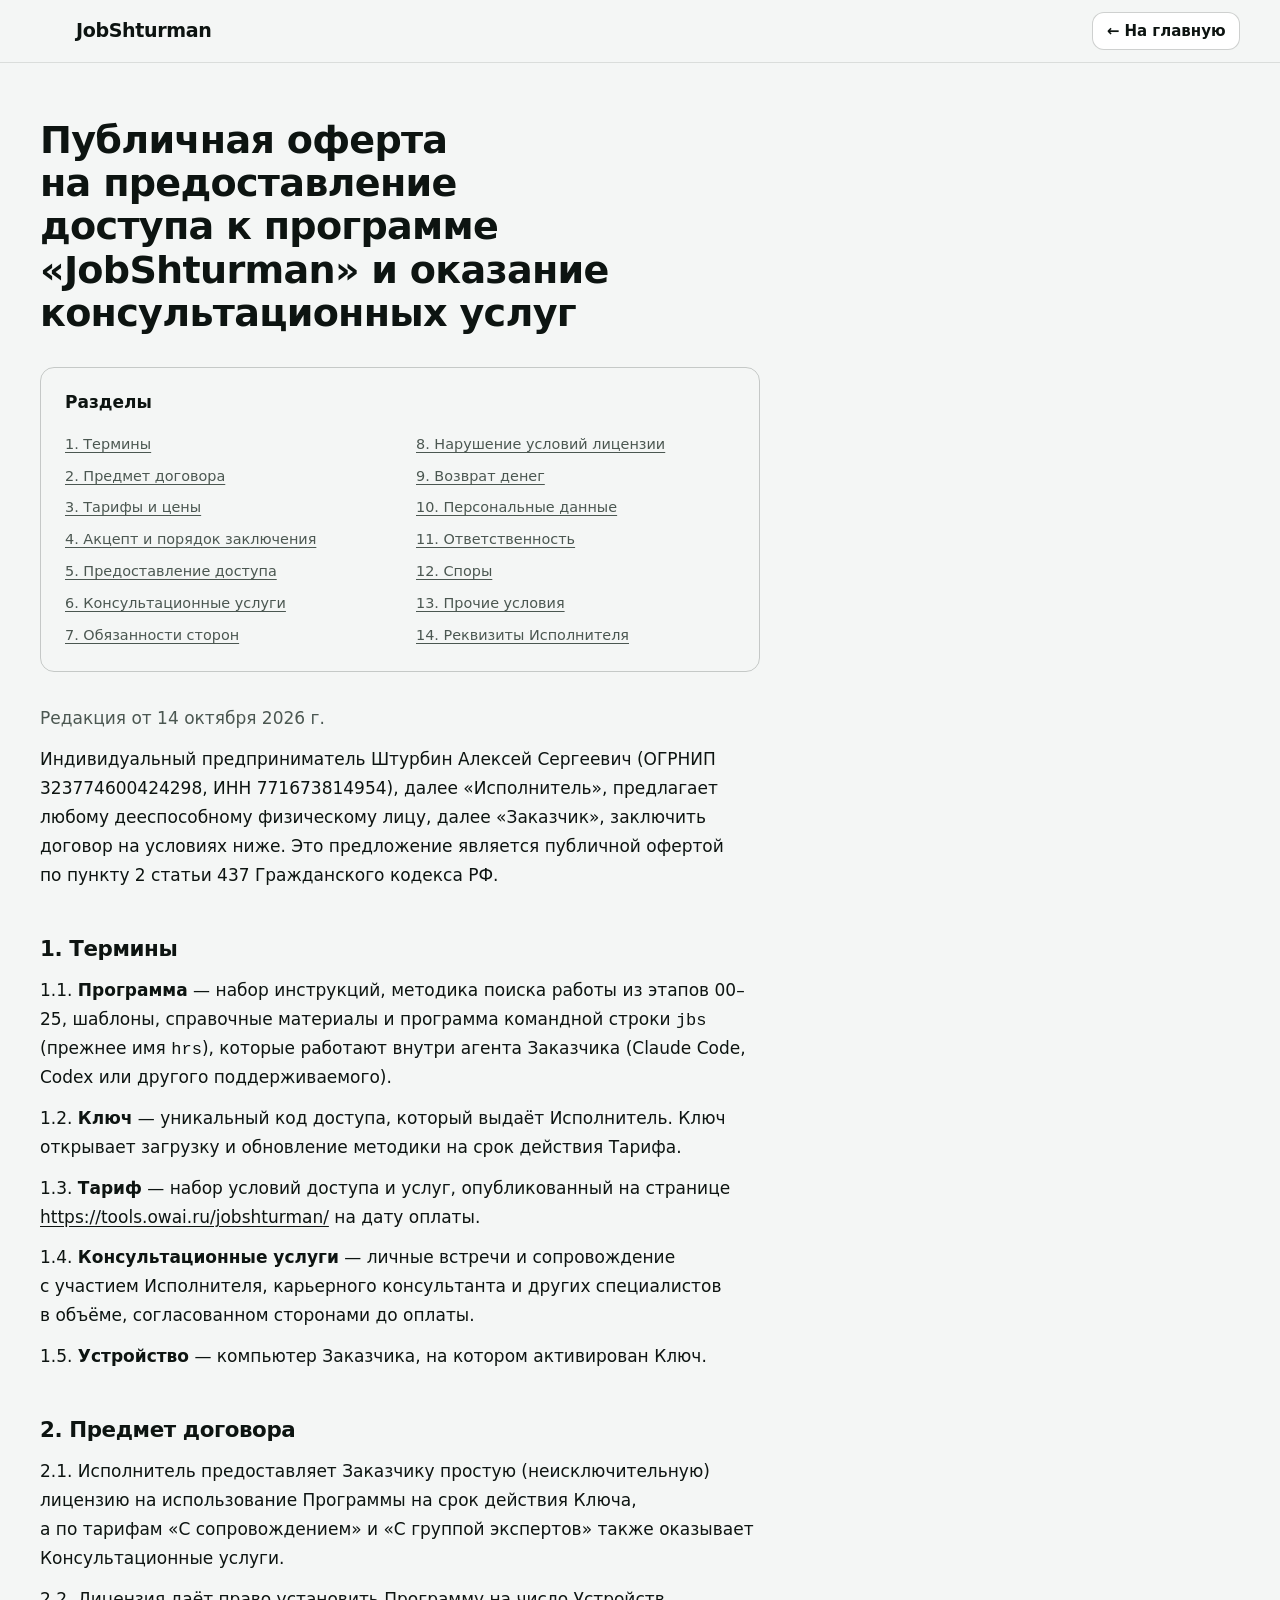
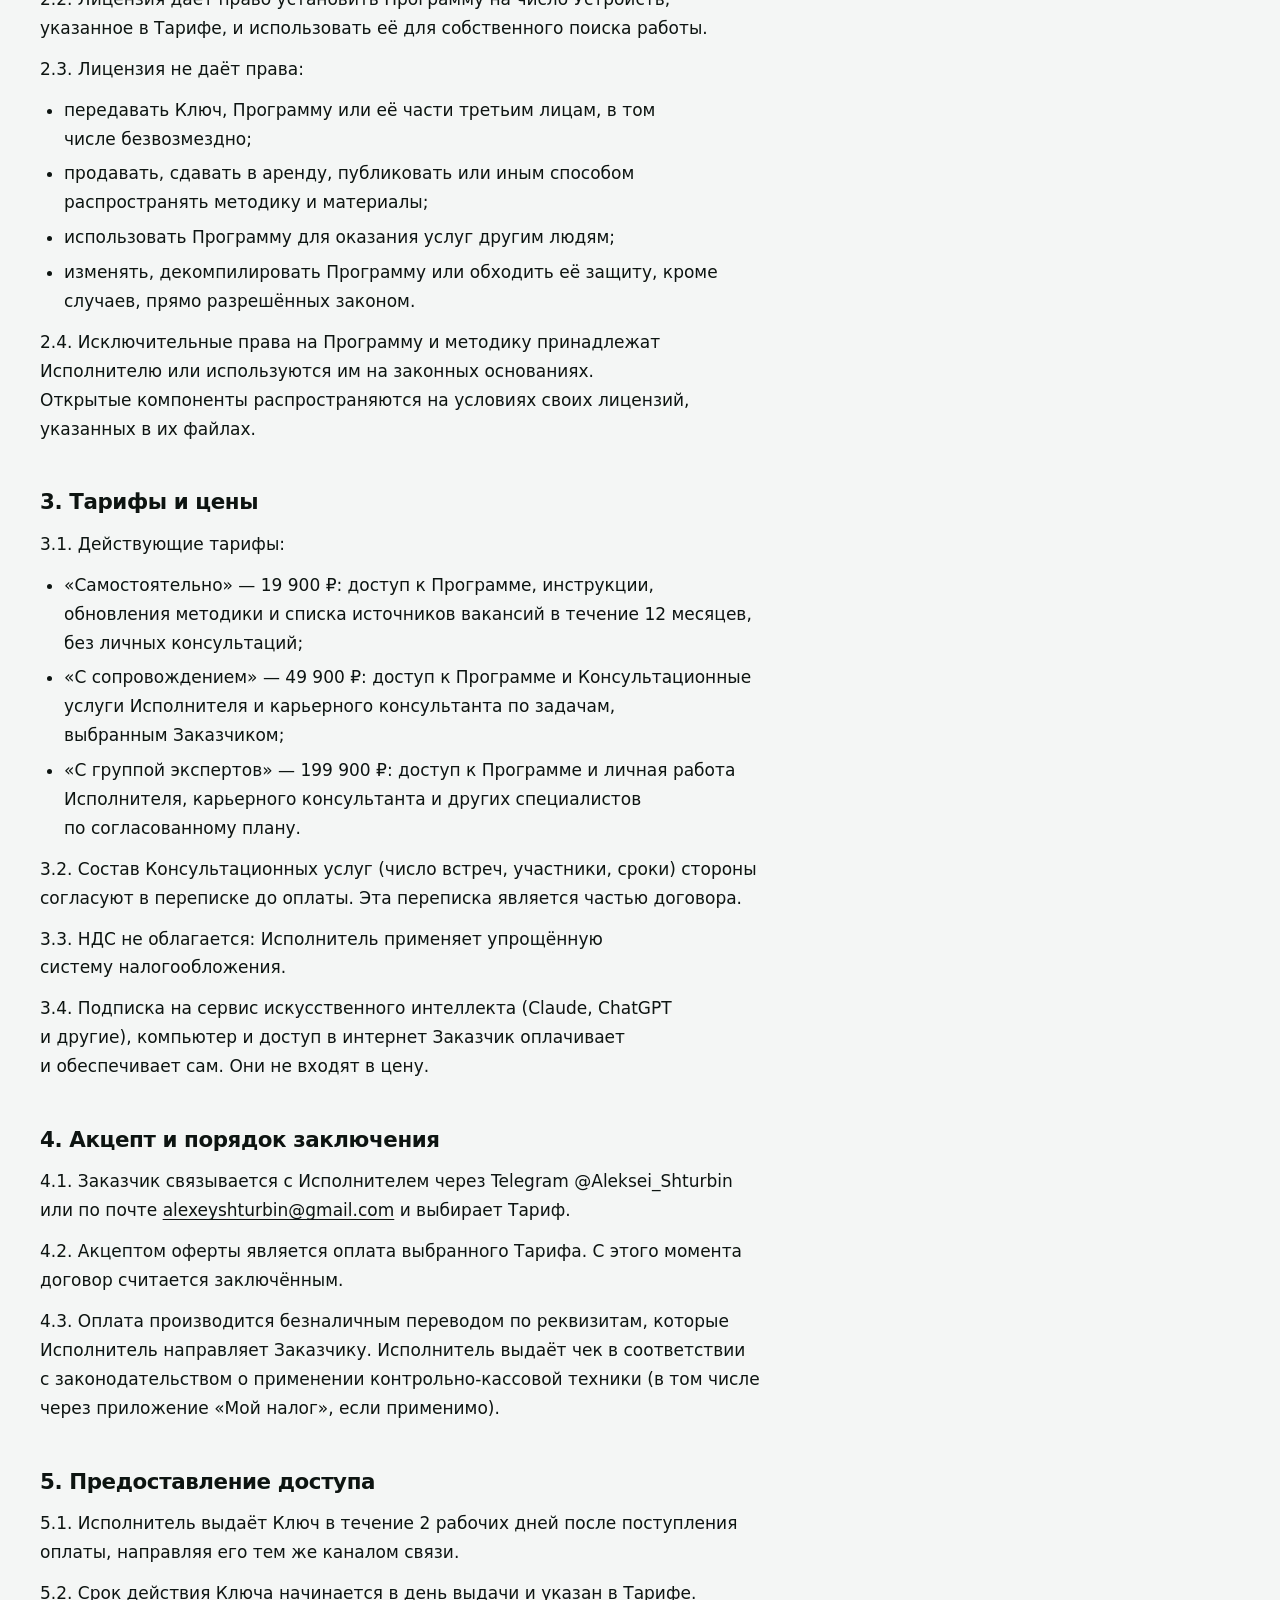
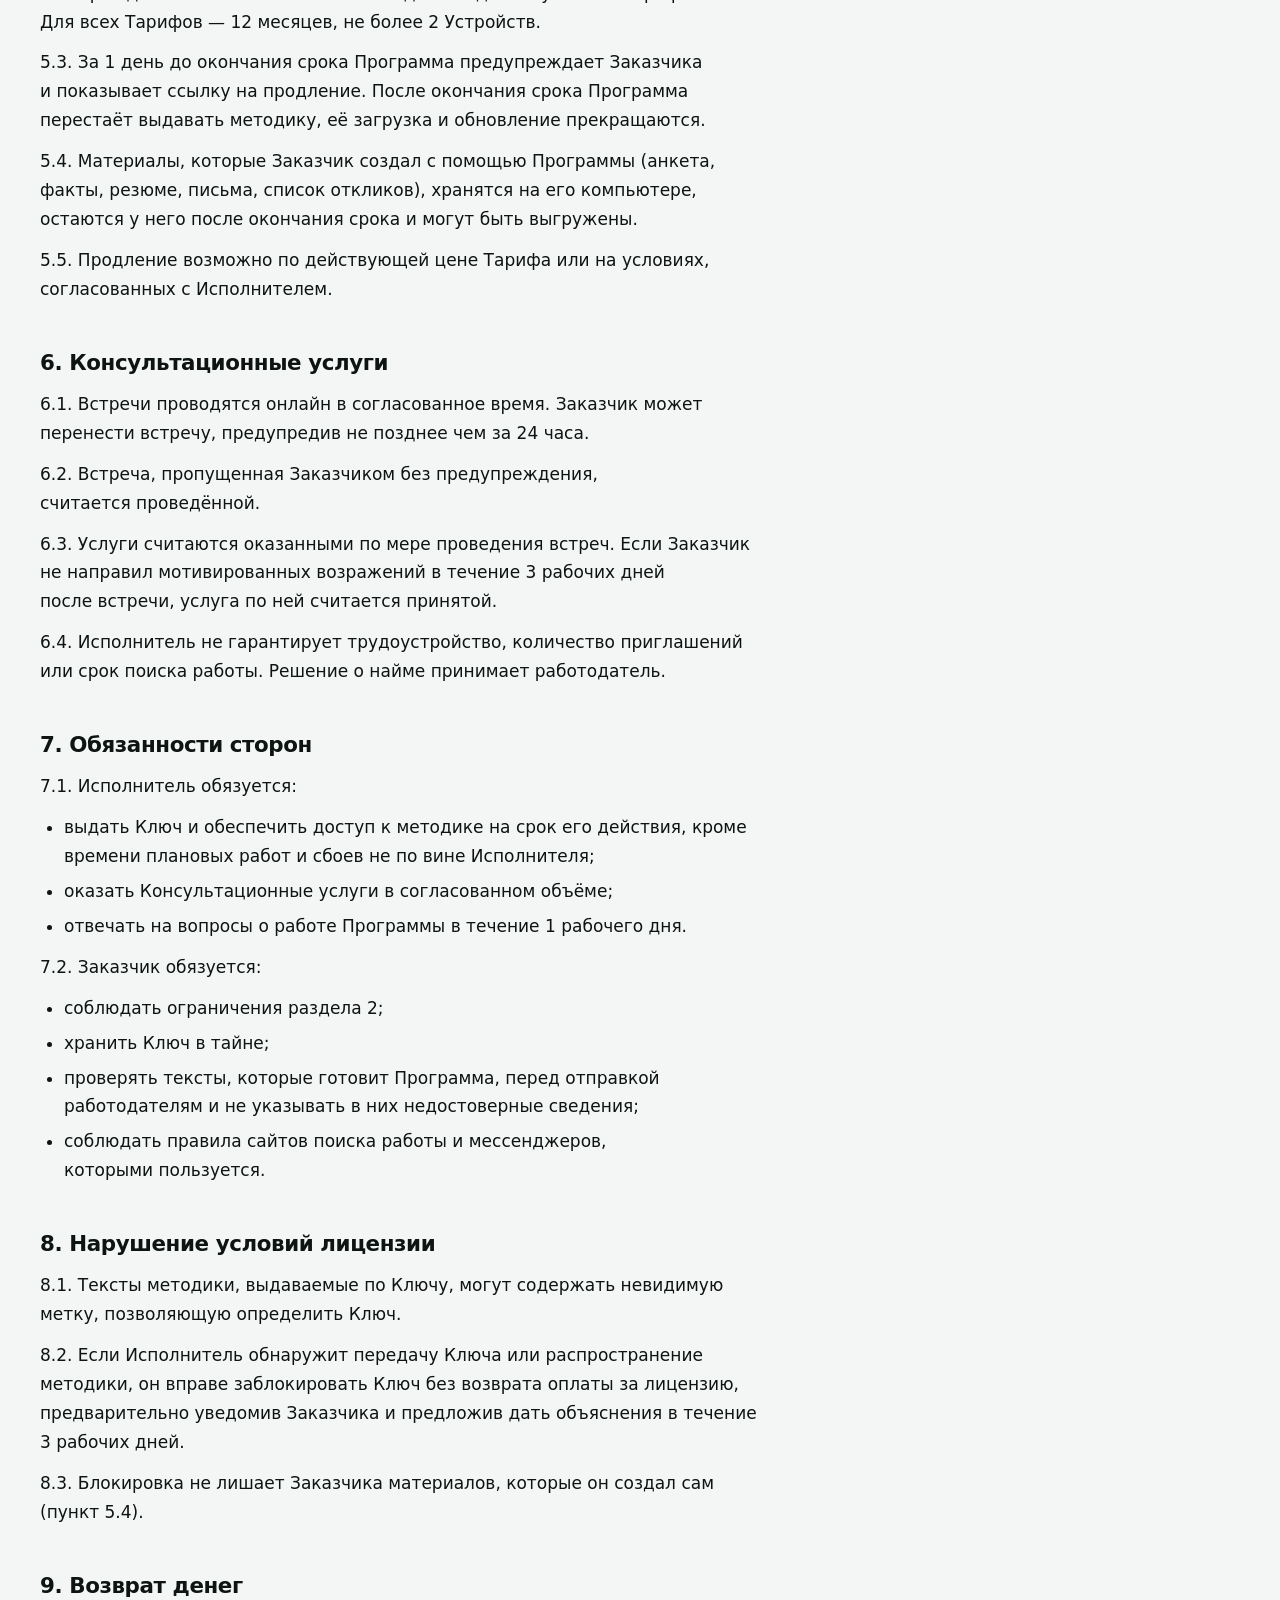
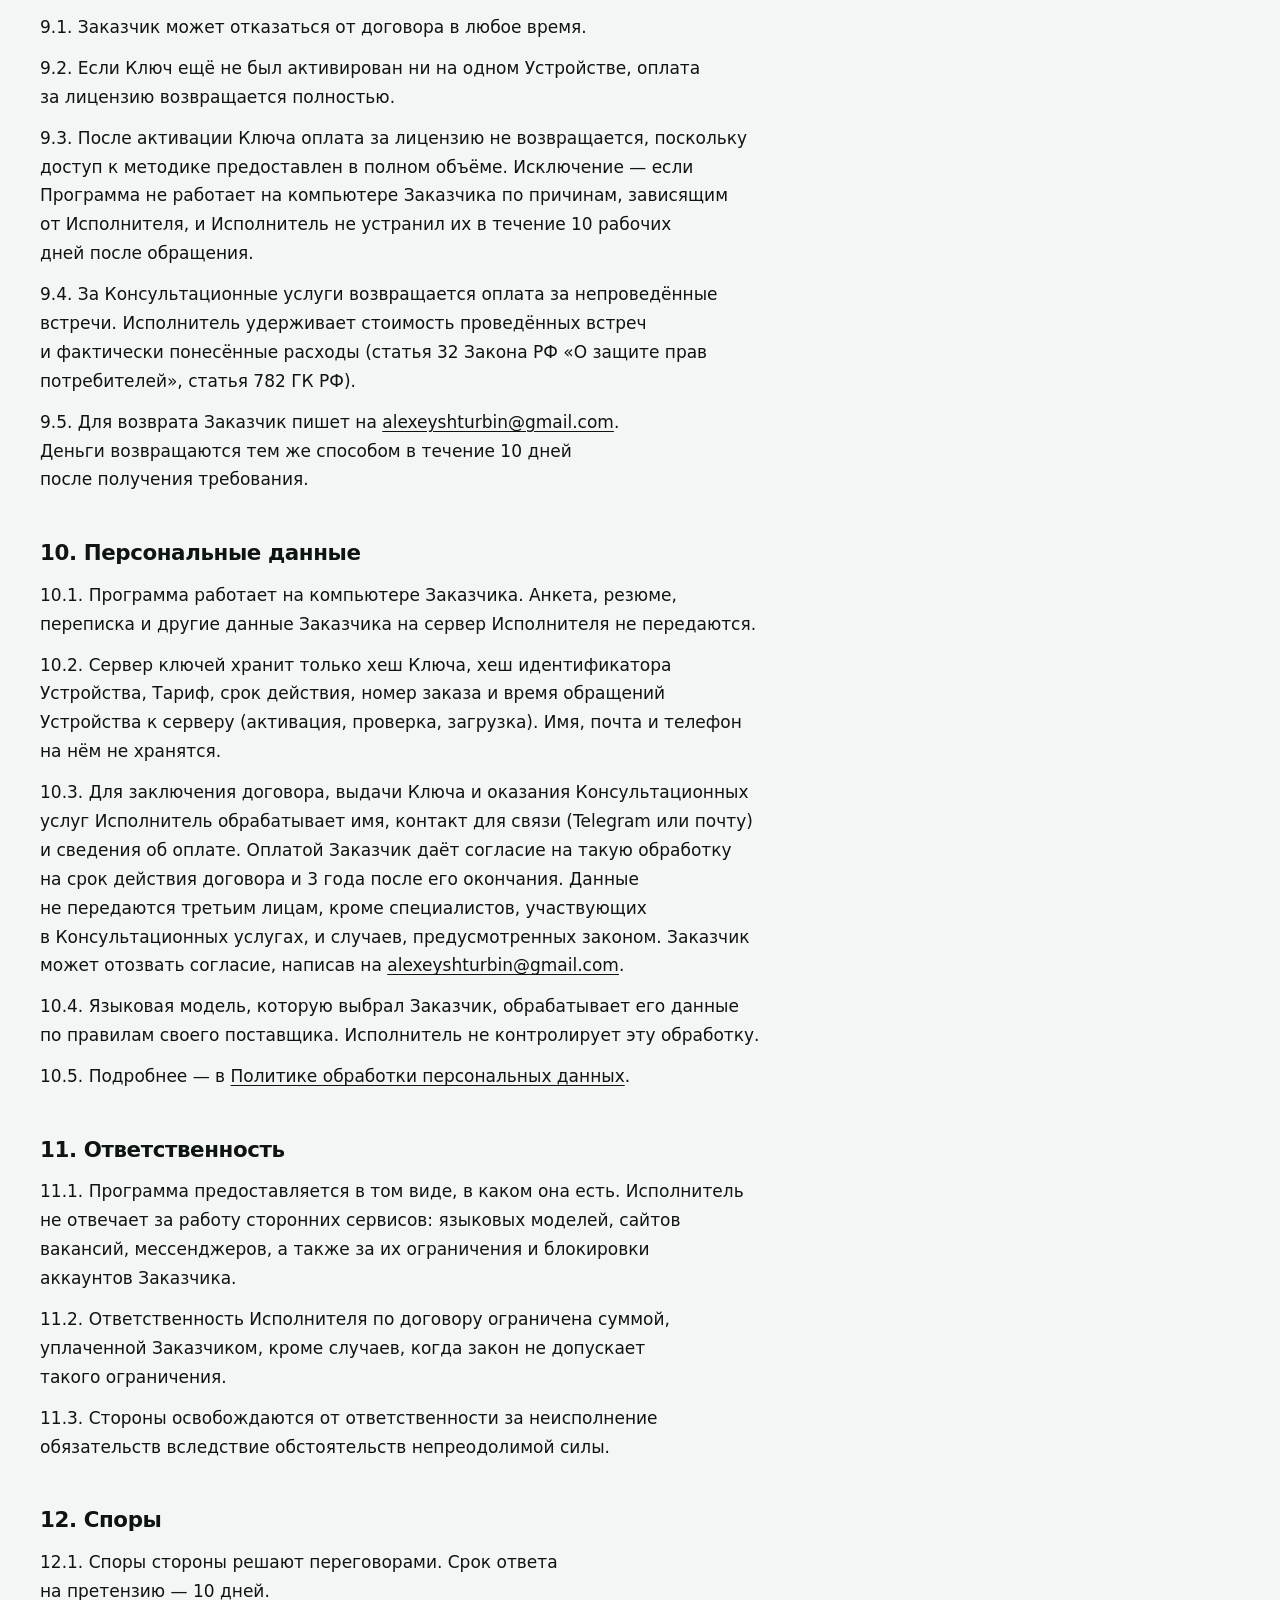
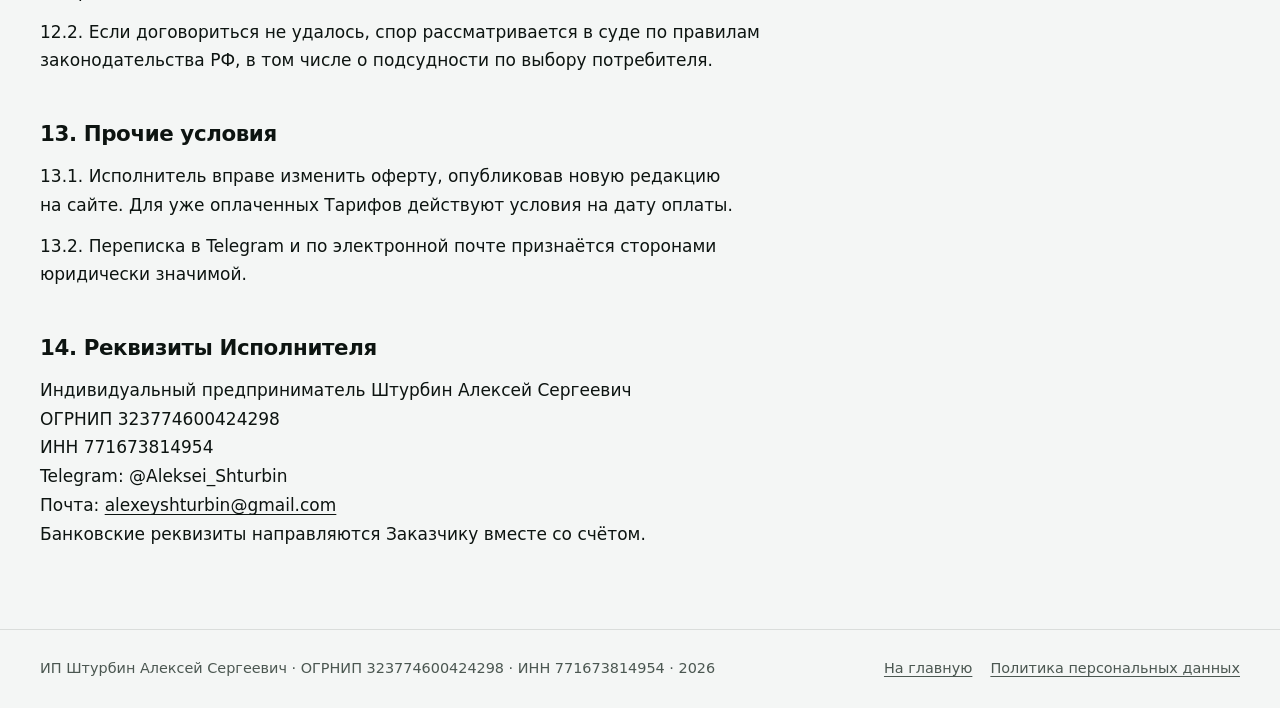
==== landing/oferta/index.html @ 8aa9968f "Рантайм JobShturman: снимок кода (исходник 9ed5ebf) Открытый код: установщик, jbs/hrs, сборщик, лока" ====
<!doctype html>
<html lang="ru">
  <head>
    <meta charset="utf-8">
    <meta name="viewport" content="width=device-width, initial-scale=1">
    <meta name="color-scheme" content="light dark">
    <title>Публичная оферта — JobShturman</title>
    <meta name="description" content="Публичная оферта ИП Штурбина А. С. на предоставление доступа к программе «JobShturman» и оказание консультационных услуг.">
    <link rel="canonical" href="https://tools.owai.ru/jobshturman/oferta/">
    <meta property="og:type" content="website">
    <meta property="og:locale" content="ru_RU">
    <meta property="og:site_name" content="JobShturman">
    <meta property="og:title" content="Публичная оферта — JobShturman">
    <meta property="og:description" content="Публичная оферта ИП Штурбина А. С. на предоставление доступа к программе «JobShturman» и оказание консультационных услуг.">
    <meta property="og:url" content="https://tools.owai.ru/jobshturman/oferta/">
    <meta property="og:image" content="https://tools.owai.ru/jobshturman/og.png">
    <meta property="og:image:width" content="1200">
    <meta property="og:image:height" content="630">
    <meta property="og:image:alt" content="JobShturman: откликов в разы больше, а рутину берёт агент">
    <meta name="twitter:card" content="summary_large_image">
    <meta name="twitter:image" content="https://tools.owai.ru/jobshturman/og.png">
    <link rel="stylesheet" href="../tokens.css">
    <link rel="stylesheet" href="../styles.css">
    <link rel="icon" href="../favicon.svg" type="image/svg+xml">
  </head>
  <body>
    <a class="skip-link" href="#main">Перейти к тексту</a>
    <header class="site-header">
      <a class="wordmark" href="../"><span class="wordmark-mark" aria-hidden="true"></span>JobShturman</a>
      <a class="button small" href="../">← На главную</a>
    </header>
    <main id="main" tabindex="-1" class="doc">
      <article class="doc-body">
        <h1>Публичная оферта на предоставление доступа к программе «JobShturman» и оказание консультационных услуг</h1>
        <nav class="doc-toc" aria-label="Разделы оферты">
          <p>Разделы</p>
          <ol>
            <li><a href="#s1">1. Термины</a></li>
            <li><a href="#s2">2. Предмет договора</a></li>
            <li><a href="#s3">3. Тарифы и цены</a></li>
            <li><a href="#s4">4. Акцепт и порядок заключения</a></li>
            <li><a href="#s5">5. Предоставление доступа</a></li>
            <li><a href="#s6">6. Консультационные услуги</a></li>
            <li><a href="#s7">7. Обязанности сторон</a></li>
            <li><a href="#s8">8. Нарушение условий лицензии</a></li>
            <li><a href="#s9">9. Возврат денег</a></li>
            <li><a href="#s10">10. Персональные данные</a></li>
            <li><a href="#s11">11. Ответственность</a></li>
            <li><a href="#s12">12. Споры</a></li>
            <li><a href="#s13">13. Прочие условия</a></li>
            <li><a href="#s14">14. Реквизиты Исполнителя</a></li>
          </ol>
        </nav>
        <p class="edition">Редакция от 14 октября 2026 г.</p>
        <p>Индивидуальный предприниматель Штурбин Алексей Сергеевич (ОГРНИП 323774600424298, ИНН 771673814954), далее «Исполнитель», предлагает любому дееспособному физическому лицу, далее «Заказчик», заключить договор на условиях ниже. Это предложение является публичной офертой по пункту 2 статьи 437 Гражданского кодекса РФ.</p>
        <h2 id="s1">1. Термины</h2>
        <p>1.1. <strong>Программа</strong> — набор инструкций, методика поиска работы из этапов 00–25, шаблоны, справочные материалы и программа командной строки <code>jbs</code> (прежнее имя <code>hrs</code>), которые работают внутри агента Заказчика (Claude Code, Codex или другого поддерживаемого).</p>
        <p>1.2. <strong>Ключ</strong> — уникальный код доступа, который выдаёт Исполнитель. Ключ открывает загрузку и обновление методики на срок действия Тарифа.</p>
        <p>1.3. <strong>Тариф</strong> — набор условий доступа и услуг, опубликованный на странице <a href="https://tools.owai.ru/jobshturman/">https://tools.owai.ru/jobshturman/</a> на дату оплаты.</p>
        <p>1.4. <strong>Консультационные услуги</strong> — личные встречи и сопровождение с участием Исполнителя, карьерного консультанта и других специалистов в объёме, согласованном сторонами до оплаты.</p>
        <p>1.5. <strong>Устройство</strong> — компьютер Заказчика, на котором активирован Ключ.</p>
        <h2 id="s2">2. Предмет договора</h2>
        <p>2.1. Исполнитель предоставляет Заказчику простую (неисключительную) лицензию на использование Программы на срок действия Ключа, а по тарифам «С сопровождением» и «С группой экспертов» также оказывает Консультационные услуги.</p>
        <p>2.2. Лицензия даёт право установить Программу на число Устройств, указанное в Тарифе, и использовать её для собственного поиска работы.</p>
        <p>2.3. Лицензия не даёт права:</p>
        <ul>
<li>передавать Ключ, Программу или её части третьим лицам, в том числе безвозмездно;</li>
<li>продавать, сдавать в аренду, публиковать или иным способом распространять методику и материалы;</li>
<li>использовать Программу для оказания услуг другим людям;</li>
<li>изменять, декомпилировать Программу или обходить её защиту, кроме случаев, прямо разрешённых законом.</li>
</ul>
        <p>2.4. Исключительные права на Программу и методику принадлежат Исполнителю или используются им на законных основаниях. Открытые компоненты распространяются на условиях своих лицензий, указанных в их файлах.</p>
        <h2 id="s3">3. Тарифы и цены</h2>
        <p>3.1. Действующие тарифы:</p>
        <ul>
<li>«Самостоятельно» — 19 900 ₽: доступ к Программе, инструкции, обновления методики и списка источников вакансий в течение 12 месяцев, без личных консультаций;</li>
<li>«С сопровождением» — 49 900 ₽: доступ к Программе и Консультационные услуги Исполнителя и карьерного консультанта по задачам, выбранным Заказчиком;</li>
<li>«С группой экспертов» — 199 900 ₽: доступ к Программе и личная работа Исполнителя, карьерного консультанта и других специалистов по согласованному плану.</li>
</ul>
        <p>3.2. Состав Консультационных услуг (число встреч, участники, сроки) стороны согласуют в переписке до оплаты. Эта переписка является частью договора.</p>
        <p>3.3. НДС не облагается: Исполнитель применяет упрощённую систему налогообложения.</p>
        <p>3.4. Подписка на сервис искусственного интеллекта (Claude, ChatGPT и другие), компьютер и доступ в интернет Заказчик оплачивает и обеспечивает сам. Они не входят в цену.</p>
        <h2 id="s4">4. Акцепт и порядок заключения</h2>
        <p>4.1. Заказчик связывается с Исполнителем через Telegram @Aleksei_Shturbin или по почте <a href="mailto:alexeyshturbin@gmail.com">alexeyshturbin@gmail.com</a> и выбирает Тариф.</p>
        <p>4.2. Акцептом оферты является оплата выбранного Тарифа. С этого момента договор считается заключённым.</p>
        <p>4.3. Оплата производится безналичным переводом по реквизитам, которые Исполнитель направляет Заказчику. Исполнитель выдаёт чек в соответствии с законодательством о применении контрольно-кассовой техники (в том числе через приложение «Мой налог», если применимо).</p>
        <h2 id="s5">5. Предоставление доступа</h2>
        <p>5.1. Исполнитель выдаёт Ключ в течение 2 рабочих дней после поступления оплаты, направляя его тем же каналом связи.</p>
        <p>5.2. Срок действия Ключа начинается в день выдачи и указан в Тарифе. Для всех Тарифов — 12 месяцев, не более 2 Устройств.</p>
        <p>5.3. За 1 день до окончания срока Программа предупреждает Заказчика и показывает ссылку на продление. После окончания срока Программа перестаёт выдавать методику, её загрузка и обновление прекращаются.</p>
        <p>5.4. Материалы, которые Заказчик создал с помощью Программы (анкета, факты, резюме, письма, список откликов), хранятся на его компьютере, остаются у него после окончания срока и могут быть выгружены.</p>
        <p>5.5. Продление возможно по действующей цене Тарифа или на условиях, согласованных с Исполнителем.</p>
        <h2 id="s6">6. Консультационные услуги</h2>
        <p>6.1. Встречи проводятся онлайн в согласованное время. Заказчик может перенести встречу, предупредив не позднее чем за 24 часа.</p>
        <p>6.2. Встреча, пропущенная Заказчиком без предупреждения, считается проведённой.</p>
        <p>6.3. Услуги считаются оказанными по мере проведения встреч. Если Заказчик не направил мотивированных возражений в течение 3 рабочих дней после встречи, услуга по ней считается принятой.</p>
        <p>6.4. Исполнитель не гарантирует трудоустройство, количество приглашений или срок поиска работы. Решение о найме принимает работодатель.</p>
        <h2 id="s7">7. Обязанности сторон</h2>
        <p>7.1. Исполнитель обязуется:</p>
        <ul>
<li>выдать Ключ и обеспечить доступ к методике на срок его действия, кроме времени плановых работ и сбоев не по вине Исполнителя;</li>
<li>оказать Консультационные услуги в согласованном объёме;</li>
<li>отвечать на вопросы о работе Программы в течение 1 рабочего дня.</li>
</ul>
        <p>7.2. Заказчик обязуется:</p>
        <ul>
<li>соблюдать ограничения раздела 2;</li>
<li>хранить Ключ в тайне;</li>
<li>проверять тексты, которые готовит Программа, перед отправкой работодателям и не указывать в них недостоверные сведения;</li>
<li>соблюдать правила сайтов поиска работы и мессенджеров, которыми пользуется.</li>
</ul>
        <h2 id="s8">8. Нарушение условий лицензии</h2>
        <p>8.1. Тексты методики, выдаваемые по Ключу, могут содержать невидимую метку, позволяющую определить Ключ.</p>
        <p>8.2. Если Исполнитель обнаружит передачу Ключа или распространение методики, он вправе заблокировать Ключ без возврата оплаты за лицензию, предварительно уведомив Заказчика и предложив дать объяснения в течение 3 рабочих дней.</p>
        <p>8.3. Блокировка не лишает Заказчика материалов, которые он создал сам (пункт 5.4).</p>
        <h2 id="s9">9. Возврат денег</h2>
        <p>9.1. Заказчик может отказаться от договора в любое время.</p>
        <p>9.2. Если Ключ ещё не был активирован ни на одном Устройстве, оплата за лицензию возвращается полностью.</p>
        <p>9.3. После активации Ключа оплата за лицензию не возвращается, поскольку доступ к методике предоставлен в полном объёме. Исключение — если Программа не работает на компьютере Заказчика по причинам, зависящим от Исполнителя, и Исполнитель не устранил их в течение 10 рабочих дней после обращения.</p>
        <p>9.4. За Консультационные услуги возвращается оплата за непроведённые встречи. Исполнитель удерживает стоимость проведённых встреч и фактически понесённые расходы (статья 32 Закона РФ «О защите прав потребителей», статья 782 ГК РФ).</p>
        <p>9.5. Для возврата Заказчик пишет на <a href="mailto:alexeyshturbin@gmail.com">alexeyshturbin@gmail.com</a>. Деньги возвращаются тем же способом в течение 10 дней после получения требования.</p>
        <h2 id="s10">10. Персональные данные</h2>
        <p>10.1. Программа работает на компьютере Заказчика. Анкета, резюме, переписка и другие данные Заказчика на сервер Исполнителя не передаются.</p>
        <p>10.2. Сервер ключей хранит только хеш Ключа, хеш идентификатора Устройства, Тариф, срок действия, номер заказа и время обращений Устройства к серверу (активация, проверка, загрузка). Имя, почта и телефон на нём не хранятся.</p>
        <p>10.3. Для заключения договора, выдачи Ключа и оказания Консультационных услуг Исполнитель обрабатывает имя, контакт для связи (Telegram или почту) и сведения об оплате. Оплатой Заказчик даёт согласие на такую обработку на срок действия договора и 3 года после его окончания. Данные не передаются третьим лицам, кроме специалистов, участвующих в Консультационных услугах, и случаев, предусмотренных законом. Заказчик может отозвать согласие, написав на <a href="mailto:alexeyshturbin@gmail.com">alexeyshturbin@gmail.com</a>.</p>
        <p>10.4. Языковая модель, которую выбрал Заказчик, обрабатывает его данные по правилам своего поставщика. Исполнитель не контролирует эту обработку.</p>
        <p>10.5. Подробнее — в <a href="../privacy/">Политике обработки персональных данных</a>.</p>
        <h2 id="s11">11. Ответственность</h2>
        <p>11.1. Программа предоставляется в том виде, в каком она есть. Исполнитель не отвечает за работу сторонних сервисов: языковых моделей, сайтов вакансий, мессенджеров, а также за их ограничения и блокировки аккаунтов Заказчика.</p>
        <p>11.2. Ответственность Исполнителя по договору ограничена суммой, уплаченной Заказчиком, кроме случаев, когда закон не допускает такого ограничения.</p>
        <p>11.3. Стороны освобождаются от ответственности за неисполнение обязательств вследствие обстоятельств непреодолимой силы.</p>
        <h2 id="s12">12. Споры</h2>
        <p>12.1. Споры стороны решают переговорами. Срок ответа на претензию — 10 дней.</p>
        <p>12.2. Если договориться не удалось, спор рассматривается в суде по правилам законодательства РФ, в том числе о подсудности по выбору потребителя.</p>
        <h2 id="s13">13. Прочие условия</h2>
        <p>13.1. Исполнитель вправе изменить оферту, опубликовав новую редакцию на сайте. Для уже оплаченных Тарифов действуют условия на дату оплаты.</p>
        <p>13.2. Переписка в Telegram и по электронной почте признаётся сторонами юридически значимой.</p>
        <h2 id="s14">14. Реквизиты Исполнителя</h2>
        <p>Индивидуальный предприниматель Штурбин Алексей Сергеевич<br>
ОГРНИП 323774600424298<br>
ИНН 771673814954<br>
Telegram: @Aleksei_Shturbin<br>
Почта: <a href="mailto:alexeyshturbin@gmail.com">alexeyshturbin@gmail.com</a><br>
Банковские реквизиты направляются Заказчику вместе со счётом.</p>
      </article>
    </main>
    <footer class="site-footer">
      <p class="legal">ИП Штурбин Алексей Сергеевич · ОГРНИП 323774600424298 · ИНН 771673814954 · 2026</p>
      <ul class="footer-links"><li><a href="../">На главную</a></li><li><a href="../privacy/">Политика персональных данных</a></li></ul>
    </footer>
  </body>
</html>
---- landing/tokens.css ----
/*
Subset of OpenAI Apps SDK UI design tokens. MIT © OpenAI.
Source: https://github.com/openai/apps-sdk-ui
Local source: /Users/zhdanparfenov/Code/06_tools/Tools/design-systems/openai-codex/source/variables-{primitive,semantic,components}.css
Adapted alpha() and spacing() to standard CSS; system fonts only.

Copyright 2025 OpenAI

Permission is hereby granted, free of charge, to any person obtaining a copy of
this software and associated documentation files (the “Software”), to deal in
the Software without restriction, including without limitation the rights to
use, copy, modify, merge, publish, distribute, sublicense, and/or sell copies of
the Software, and to permit persons to whom the Software is furnished to do so,
subject to the following conditions:

The above copyright notice and this permission notice shall be included in all
copies or substantial portions of the Software.

THE SOFTWARE IS PROVIDED “AS IS”, WITHOUT WARRANTY OF ANY KIND, EXPRESS OR
IMPLIED, INCLUDING BUT NOT LIMITED TO THE WARRANTIES OF MERCHANTABILITY,
FITNESS FOR A PARTICULAR PURPOSE AND NONINFRINGEMENT. IN NO EVENT SHALL THE
AUTHORS OR COPYRIGHT HOLDERS BE LIABLE FOR ANY CLAIM, DAMAGES OR OTHER
LIABILITY, WHETHER IN AN ACTION OF CONTRACT, TORT OR OTHERWISE, ARISING FROM,
OUT OF OR IN CONNECTION WITH THE SOFTWARE OR THE USE OR OTHER DEALINGS IN THE
SOFTWARE.
*/
:root {
  color-scheme: light dark;
  --font-sans: ui-sans-serif, -apple-system, system-ui, "Segoe UI", "Noto Sans", "Helvetica",
    "Arial", "Apple Color Emoji", "Segoe UI Emoji", "Segoe UI Symbol", sans-serif;
  --font-mono: ui-monospace, "SFMono-Regular", "SF Mono", "Menlo", "Monaco", "Consolas",
    "Liberation Mono", "DejaVu Sans Mono", "Courier New", monospace;
  --font-weight-normal: 400;
  --font-weight-medium: 500;
  --font-weight-semibold: 600;
  --spacing: 0.25rem;
  --radius-xs: 0.25rem;
  --radius-md: 0.5rem;
  --radius-xl: 0.75rem;
  --radius-2xl: 1rem;
  --radius-full: 9999px;
  --font-heading-xl-size: 2rem;
  --font-heading-xl-line-height: 2.375rem;
  --font-heading-lg-size: 1.5rem;
  --font-heading-lg-line-height: 1.75rem;
  --font-heading-md-size: 1.25rem;
  --font-heading-md-line-height: 1.625rem;
  --font-heading-sm-size: 1.125rem;
  --font-heading-sm-line-height: 1.625rem;
  --font-text-md-size: 1rem;
  --font-text-md-line-height: 1.5rem;
  --font-text-sm-size: 0.875rem;
  --font-text-sm-line-height: 1.25rem;
  --font-text-xs-size: 0.75rem;
  --font-text-xs-line-height: 1.125rem;
  --gray-0: light-dark(#ffffff, #0d0d0d);
  --gray-200: light-dark(#cdcdcd, #212121);
  --color-surface: light-dark(var(--gray-0), var(--gray-200));
  --gray-50: light-dark(#f9f9f9, #131313);
  --gray-100: light-dark(#ededed, #181818);
  --color-surface-secondary: light-dark(var(--gray-50), var(--gray-100));
  --gray-75: light-dark(#f3f3f3, #161616);
  --color-surface-tertiary: light-dark(var(--gray-75), var(--gray-50));
  --gray-300: light-dark(#afafaf, #303030);
  --color-surface-elevated: light-dark(var(--gray-0), var(--gray-300));
  --gray-1000: light-dark(#0d0d0d, #ffffff);
  --color-text: var(--gray-1000);
  --gray-500: #5d5d5d;
  --gray-700: light-dark(#303030, #afafaf);
  --color-text-secondary: light-dark(var(--gray-500), var(--gray-700));
  --gray-400: light-dark(#8f8f8f, #414141);
  --gray-600: light-dark(#414141, #8f8f8f);
  --color-text-tertiary: light-dark(var(--gray-400), var(--gray-600));
  --alpha-base: light-dark(#0d0d0d, #ffffff);
  --alpha-10: color-mix(in srgb, var(--alpha-base) 10%, transparent);
  --alpha-12: color-mix(in srgb, var(--alpha-base) 12%, transparent);
  --color-border: light-dark(var(--alpha-10), var(--alpha-12));
  --alpha-05: color-mix(in srgb, var(--alpha-base) 5%, transparent);
  --alpha-06: color-mix(in srgb, var(--alpha-base) 6%, transparent);
  --color-border-subtle: light-dark(var(--alpha-05), var(--alpha-06));
  --alpha-15: color-mix(in srgb, var(--alpha-base) 15%, transparent);
  --alpha-20: color-mix(in srgb, var(--alpha-base) 20%, transparent);
  --color-border-strong: light-dark(var(--alpha-15), var(--alpha-20));
  --blue-500: #0169cc;
  --blue-400: #0285ff;
  --color-ring: light-dark(var(--blue-500), var(--blue-400));
  --gray-900: light-dark(#181818, #ededed);
  --gray-950: light-dark(#131313, #f3f3f3);
  --color-background-primary-solid: light-dark(var(--gray-900), var(--gray-950));
  --color-background-primary-solid-hover: light-dark(var(--gray-700), var(--gray-900));
  --color-text-inverse: var(--gray-0);
  --color-text-primary-solid: var(--color-text-inverse);
  --color-background-primary-soft: light-dark(var(--gray-100), var(--gray-300));
  --gray-150: light-dark(#dfdfdf, #1c1c1c);
  --gray-350: light-dark(#9f9f9f, #393939);
  --color-background-primary-soft-hover: light-dark(var(--gray-150), var(--gray-350));
  --alpha-08: color-mix(in srgb, var(--alpha-base) 8%, transparent);
  --color-background-primary-ghost-hover: light-dark(var(--alpha-08), var(--alpha-12));
  --green-600: #008635;
  --green-400: #04b84c;
  --color-text-success-surface: light-dark(var(--green-600), var(--green-400));
  --green-a25: color-mix(in srgb, var(--green-400) 8%, transparent);
  --green-a50: color-mix(in srgb, var(--green-400) 15%, transparent);
  --color-background-success-surface: light-dark(var(--green-a25), var(--green-a50));
  --orange-700: #923b0f;
  --orange-400: #fb6a22;
  --color-text-warning-surface: light-dark(var(--orange-700), var(--orange-400));
  --orange-a25: color-mix(in srgb, var(--orange-400) 7%, transparent);
  --orange-a50: color-mix(in srgb, var(--orange-400) 16%, transparent);
  --color-background-warning-surface: light-dark(var(--orange-a25), var(--orange-a50));
  --red-600: #ba2623;
  --red-400: #fa423e;
  --color-text-danger-surface: light-dark(var(--red-600), var(--red-400));
  --red-a25: color-mix(in srgb, var(--red-400) 8%, transparent);
  --red-a50: color-mix(in srgb, var(--red-400) 16%, transparent);
  --color-background-danger-surface: light-dark(var(--red-a25), var(--red-a50));
  --red-700: #911e1b;
  --red-500: #e02e2a;
  --color-text-danger: light-dark(var(--red-700), var(--red-500));
  --blue-600: #004f99;
  --blue-300: #339cff;
  --color-text-info-surface: light-dark(var(--blue-600), var(--blue-300));
  --blue-a25: color-mix(in srgb, var(--blue-400) 4%, transparent);
  --blue-a50: color-mix(in srgb, var(--blue-400) 13%, transparent);
  --color-background-info-surface: light-dark(var(--blue-a25), var(--blue-a50));
  --control-size-2xl: 2.75rem;
  --control-gutter-xl: 1rem;
  --control-radius-md: var(--radius-md);
  --button-font-weight: var(--font-weight-medium);
  --button-gap-lg: 6px;
  --badge-radius-md: var(--radius-xs);
  --badge-font-size-sm: var(--font-text-xs-size);
  --badge-font-weight-md: var(--font-weight-semibold);
  --control-gutter-2xs: 0.375rem;
  --badge-gutter-md: var(--control-gutter-2xs);
  --alpha-16: color-mix(in srgb, var(--alpha-base) 16%, transparent);
  --alpha-25: color-mix(in srgb, var(--alpha-base) 25%, transparent);
  --color-border-primary-outline: light-dark(var(--alpha-16), var(--alpha-25));
  --input-outline-border-color: var(--color-border-primary-outline);
  --input-placeholder-text-color: var(--color-text-tertiary);
  --dialog-backdrop-dim-background: light-dark(rgb(0 0 0 / 30%), rgb(0 0 0 / 50%));
  --dialog-container-inner-padding: calc(var(--spacing) * 5);
  --dialog-max-width: 450px;
  --alert-border-radius: var(--radius-xl);
  --alert-gutter: calc(var(--spacing) * 4);
}
---- landing/styles.css ----
/* JobShturman — лендинг и оферта.
   Шрифты: Onest и JetBrains Mono (SIL OFL 1.1, лицензии в fonts/).
   Цвет по ролям: синий — вы, зелёный — агент, янтарный — люди. */

@font-face {
  font-family: "Onest";
  src: url("fonts/onest-cyrillic-wght-normal.woff2") format("woff2-variations");
  font-weight: 100 900;
  font-display: swap;
  unicode-range: U+0301, U+0400-045F, U+0490-0491, U+04B0-04B1, U+2116;
}
@font-face {
  font-family: "Onest";
  src: url("fonts/onest-latin-wght-normal.woff2") format("woff2-variations");
  font-weight: 100 900;
  font-display: swap;
  unicode-range: U+0000-00FF, U+0131, U+0152-0153, U+02BB-02BC, U+02C6, U+02DA, U+02DC, U+0304, U+0308, U+0329, U+2000-206F, U+20AC, U+2122, U+2191, U+2193, U+2212, U+2215, U+FEFF, U+FFFD;
}
@font-face {
  font-family: "JetBrains Mono";
  src: url("fonts/jetbrains-mono-cyrillic-wght-normal.woff2") format("woff2-variations");
  font-weight: 100 800;
  font-display: swap;
  unicode-range: U+0301, U+0400-045F, U+0490-0491, U+04B0-04B1, U+2116;
}
@font-face {
  font-family: "JetBrains Mono";
  src: url("fonts/jetbrains-mono-latin-wght-normal.woff2") format("woff2-variations");
  font-weight: 100 800;
  font-display: swap;
  unicode-range: U+0000-00FF, U+0131, U+0152-0153, U+02BB-02BC, U+02C6, U+02DA, U+02DC, U+0304, U+0308, U+0329, U+2000-206F, U+20AC, U+2122, U+2191, U+2193, U+2212, U+2215, U+FEFF, U+FFFD;
}

:root {
  color-scheme: light dark;
  --font: "Onest", ui-sans-serif, system-ui, -apple-system, "Segoe UI", sans-serif;
  --mono: "JetBrains Mono", ui-monospace, "SF Mono", Menlo, Consolas, monospace;

  --bg: light-dark(#f4f6f5, #0b0f0d);
  --surface: light-dark(#ffffff, #121815);
  --surface-2: light-dark(#e9eeeb, #18201c);
  --ink: light-dark(#0d1411, #edf2ef);
  --muted: light-dark(#4b5751, #a5b1ab);
  --line: light-dark(rgb(13 20 17 / 11%), rgb(237 242 239 / 12%));
  --line-strong: light-dark(rgb(13 20 17 / 20%), rgb(237 242 239 / 22%));

  --agent: light-dark(#077544, #3ed693);
  --agent-solid: #0a7d49;
  --agent-soft: light-dark(#dff2e8, #10291d);
  --you: light-dark(#1f4fd1, #8cb0ff);
  --you-solid: #2459e0;
  --you-soft: light-dark(#e3eafc, #142040);
  --people: light-dark(#9a5300, #f5b453);
  --people-solid: #d9890f;
  --people-soft: light-dark(#fbeedb, #2e2110);

  --hero-bg: #0b1712;
  --hero-ink: #eef5f1;
  --hero-muted: #a9bbb2;
  --hero-line: rgb(238 245 241 / 12%);

  --radius: 14px;
  --radius-lg: 22px;
  --gutter: 16px;
  --wrap: min(1200px, 100% - 2 * var(--gutter));
  --ease: cubic-bezier(.2, .7, .2, 1);
}

*, *::before, *::after { box-sizing: border-box; }
[hidden] { display: none !important; }
* { margin: 0; }
html { -webkit-text-size-adjust: 100%; scroll-behavior: smooth; scroll-padding-top: var(--header-h, 64px); }
@media (prefers-reduced-motion: reduce) { html { scroll-behavior: auto; } }
body {
  font-family: var(--font);
  font-size: 1.0625rem;
  line-height: 1.55;
  color: var(--ink);
  background: var(--bg);
  font-size-adjust: from-font;
  -webkit-font-smoothing: antialiased;
}
img, svg { display: block; max-width: 100%; }
a { color: inherit; text-underline-offset: .2em; }
a:hover { text-decoration-thickness: 2px; }
:focus-visible { outline: 3px solid var(--you); outline-offset: 3px; border-radius: 6px; }
h1, h2, h3 { line-height: 1.12; letter-spacing: -0.02em; text-wrap: balance; }
p, li, dd { text-wrap: pretty; }
code, .mono { font-family: var(--mono); font-size: .88em; }
.small { font-size: .875rem; }
.muted { color: var(--muted); }

.skip-link { position: absolute; left: 12px; top: -60px; z-index: 50; background: var(--ink); color: var(--bg); padding: 10px 14px; border-radius: 10px; }
.skip-link:focus { top: 12px; }
main:focus { outline: none; }

/* Dots and tags — the role colour code */
.dot { display: inline-block; inline-size: .6em; block-size: .6em; border-radius: 50%; vertical-align: .08em; margin-inline-end: .45em; flex: none; }
.dot-agent { background: var(--agent-solid); }
.dot-you { background: var(--you-solid); }
.dot-people { background: var(--people-solid); }
/* Цветная точка не отрывается от своей строки: каждый помощник с новой строки, точка склеена с первым словом */
.who-line { display: block; }
.nowrap { white-space: nowrap; }
.tag { display: inline-flex; align-items: center; gap: .4em; font-size: .8125rem; font-weight: 600; padding: .3em .7em; border-radius: 999px; }
.tag::before { content: ""; inline-size: .5em; block-size: .5em; border-radius: 50%; background: currentColor; }
.tag-agent { color: var(--agent); background: var(--agent-soft); }
.tag-you { color: var(--you); background: var(--you-soft); }
.tag-people { color: var(--people); background: var(--people-soft); }

/* Buttons */
.button {
  display: inline-flex; align-items: center; justify-content: center; gap: .5em;
  min-block-size: 44px; padding: .6em 1.15em;
  font: 600 1rem/1.2 var(--font); text-decoration: none; cursor: pointer;
  color: var(--ink); background: var(--surface); border: 1.5px solid var(--line-strong); border-radius: 12px;
  transition: background-color .2s var(--ease), border-color .2s var(--ease), translate .2s var(--ease);
}
.button:hover { border-color: var(--ink); text-decoration: none; }
.button:active { translate: 0 1px; }
.button.primary { color: #fff; background: var(--agent-solid); border-color: var(--agent-solid); }
.button.primary:hover { background: #086b3e; border-color: #086b3e; }
.button.small { min-block-size: 38px; padding: .45em .9em; font-size: .9375rem; }
.button.large { min-block-size: 54px; padding: .8em 1.5em; font-size: 1.0625rem; border-radius: 14px; }
.button.ghost { background: transparent; }

/* Header */
.site-header {
  position: sticky; top: 0; z-index: 20;
  display: flex; align-items: center; gap: 24px;
  padding: 12px max(var(--gutter), (100% - 1200px) / 2);
  background: color-mix(in srgb, var(--bg) 86%, transparent);
  backdrop-filter: blur(12px); -webkit-backdrop-filter: blur(12px);
  border-bottom: 1px solid var(--line);
}
.header-cta { display: inline-flex; align-items: center; gap: 8px; }
.tg-icon { display: none; inline-size: 20px; block-size: 20px; fill: currentColor; }
.wordmark { display: inline-flex; align-items: center; gap: 10px; font-weight: 750; font-size: 1.125rem; letter-spacing: -0.02em; text-decoration: none; }
/* Компас на зелёном, тот же файл стоит фавиконом */
.wordmark-mark { inline-size: 26px; block-size: 26px; flex: none; background: url("favicon.svg") center / contain no-repeat; }
.site-header nav { display: flex; gap: 22px; margin-inline-start: auto; font-size: .9375rem; }
.site-header nav a { text-decoration: none; color: var(--muted); }
.site-header nav a:hover, .site-header nav a[aria-current] { color: var(--ink); }
/* На страницах без меню (оферта, политика, «Что нового») кнопка прижата вправо */
.site-header > .wordmark + .button { margin-inline-start: auto; }
/* Гамбургер и кнопка «Написать нам» в меню видны только на узком экране */
.menu-toggle { display: none; flex: none; flex-direction: column; justify-content: center; gap: 5px; inline-size: 40px; block-size: 40px; padding: 0 10px; border: 1px solid var(--line); border-radius: 10px; background: transparent; color: var(--ink); cursor: pointer; }
.menu-toggle span { display: block; block-size: 2px; border-radius: 2px; background: currentColor; transition: transform .2s, opacity .2s; }
.menu-open .menu-toggle span:nth-child(1) { transform: translateY(7px) rotate(45deg); }
.menu-open .menu-toggle span:nth-child(2) { opacity: 0; }
.menu-open .menu-toggle span:nth-child(3) { transform: translateY(-7px) rotate(-45deg); }
.site-header nav .nav-cta { display: none; }

/* Layout */
.wrap { inline-size: var(--wrap); margin-inline: auto; }
.band { padding-block: clamp(64px, 9vw, 120px); }
.band + .band { border-top: 1px solid var(--line); }
.section-head { max-inline-size: 760px; margin-block-end: clamp(28px, 4vw, 48px); }
.section-head h2 { font-size: clamp(2rem, 1.3rem + 2.6vw, 3.25rem); font-weight: 750; }
.section-head p { margin-block-start: 16px; font-size: 1.1875rem; color: var(--muted); }
.note { margin-block-start: 28px; max-inline-size: 760px; color: var(--muted); font-size: .9875rem; }
.note code { font-size: .85em; padding: .1em .35em; border-radius: 6px; background: var(--surface-2); overflow-wrap: anywhere; }
.actions { display: flex; flex-wrap: wrap; gap: 12px; }

/* Hero */
.hero { background: var(--hero-bg); color: var(--hero-ink); overflow: clip; position: relative; isolation: isolate; color-scheme: dark; }
.hero::before {
  content: ""; position: absolute; inset: -20% -10% auto auto; inline-size: 70vw; block-size: 70vw; z-index: -1;
  background: radial-gradient(closest-side, rgb(35 196 120 / 22%), transparent 70%);
}
.hero-inner { inline-size: var(--wrap); margin-inline: auto; display: grid; grid-template-columns: minmax(0, 1.05fr) minmax(0, 1fr); gap: clamp(32px, 5vw, 72px); align-items: center; padding-block: clamp(56px, 8vw, 112px); }
.hero-kicker { display: inline-flex; align-items: center; font-family: var(--mono); font-size: .8125rem; letter-spacing: .02em; color: var(--hero-muted); padding: .45em .9em; border: 1px solid var(--hero-line); border-radius: 999px; }
.hero h1 { margin-block: 22px 22px; font-size: clamp(2.375rem, 1.4rem + 3.6vw, 4rem); font-weight: 800; letter-spacing: -0.035em; line-height: 1.02; }
.hero .lead { font-size: clamp(1.0625rem, 1rem + .3vw, 1.25rem); color: var(--hero-muted); max-inline-size: 60ch; }
.hero .actions { margin-block: 32px 36px; }
.hero .button.ghost { color: var(--hero-ink); border-color: rgb(238 245 241 / 30%); }
.hero .button.ghost:hover { border-color: var(--hero-ink); }
.hero .button.primary { background: #19b26e; border-color: #19b26e; color: #04140c; }
.hero .button.primary:hover { background: #2fcb84; border-color: #2fcb84; }
.facts { list-style: none; padding: 0; display: grid; gap: 10px; font-size: .9375rem; color: var(--hero-muted); }
.facts li { padding-inline-start: 22px; position: relative; }
.facts li::before { content: ""; position: absolute; left: 0; top: .5em; inline-size: 10px; block-size: 10px; border-radius: 3px; background: #19b26e; }
.facts li:nth-child(3)::before { background: var(--you-solid); }
.facts strong { color: var(--hero-ink); font-weight: 650; }

/* Hero scene — the looping product demo */
.hero-demo { min-inline-size: 0; }
/* Окно — нейтральный графит, как обычное окно приложения на компьютере */
.scene {
  --a: #33d18b; --y: #6f9bff; --p: #f5b453;
  --hero-ink: #f2f2f4; --hero-muted: #a1a1a8; --hero-line: rgb(255 255 255 / 10%);
  background: linear-gradient(180deg, #232326 0%, #18181b 55%, #141416 100%);
  border: 1px solid rgb(255 255 255 / 14%); border-radius: var(--radius-lg);
  box-shadow: inset 0 1px 0 rgb(255 255 255 / 9%), 0 0 0 1px rgb(0 0 0 / 55%), 0 40px 80px -30px rgb(0 0 0 / 70%);
  overflow: hidden; font-size: .9375rem;
}
.scene-bar { display: flex; align-items: center; gap: 12px; padding: 12px 16px; border-bottom: 1px solid rgb(0 0 0 / 60%); background: linear-gradient(180deg, #343438, #2a2a2e); box-shadow: inset 0 1px 0 rgb(255 255 255 / 12%), 0 1px 0 rgb(255 255 255 / 4%); font-size: .8125rem; color: var(--hero-muted); }
.dots { display: flex; gap: 8px; }
.dots i { inline-size: 12px; block-size: 12px; border-radius: 50%; background: #ff5f57; box-shadow: inset 0 0 0 .5px rgb(0 0 0 / 25%); }
.dots i:nth-child(2) { background: #febc2e; }
.dots i:nth-child(3) { background: #28c840; }
.scene-title { font-family: var(--mono); white-space: nowrap; overflow: hidden; text-overflow: ellipsis; min-inline-size: 0; }
.scene-step { margin-inline-start: auto; font-family: var(--mono); color: var(--hero-muted); white-space: nowrap; }
.scene-bar .scene-pause { flex: none; }
.scene-bar .scene-pause { min-block-size: 28px; padding: .4em .75em; }
.scene-body { display: grid; padding: 18px; min-block-size: 340px; }
.pane { grid-area: 1 / 1; opacity: 0; translate: 0 12px; transition: opacity .5s var(--ease), translate .5s var(--ease); pointer-events: none; }
.scene[data-scene="1"] .pane-pick, .scene[data-scene="2"] .pane-chat,
.scene[data-scene="3"] .pane-resume, .scene[data-scene="4"] .pane-resume,
.scene[data-scene="5"] .pane-list, .scene[data-scene="6"] .pane-list,
.scene[data-scene="7"] .pane-sent { opacity: 1; translate: 0 0; }

/* Заголовок окна показывает выбранного агента */
.scene-title { display: inline-flex; align-items: center; gap: 8px; }
.scene-title .logo { inline-size: 16px; block-size: 16px; }
.ag { display: none; align-items: center; gap: 8px; color: var(--hero-ink); }
.scene[data-agent="claude"] .ag-claude, .scene[data-agent="codex"] .ag-codex { display: inline-flex; }
.scene[data-scene="1"] .ag, .scene[data-scene="1"] .ag-sep { display: none; }

/* Кадр 1: выбор агента */
.pick { display: grid; grid-template-columns: 1fr 1fr; gap: 12px; }
.pick-card {
  position: relative; display: grid; justify-items: start; gap: 4px; padding: 18px 16px; border-radius: 14px;
  background: rgb(255 255 255 / 5%); border: 1.5px solid rgb(255 255 255 / 12%); color: var(--hero-ink);
  transition: border-color .35s var(--ease) 1.2s, background-color .35s var(--ease) 1.2s, scale .35s var(--ease) 1.2s;
}
.pick-card .logo { inline-size: 36px; block-size: 36px; margin-block-end: 8px; }
.pick-card b { font-size: 1.0625rem; }
.pick-card small { color: var(--hero-muted); font-size: .8125rem; }
.pick-card .tick { position: absolute; inset-block-start: 14px; inset-inline-end: 14px; }
.scene[data-scene="1"] .pick-card { animation: rise .5s var(--ease) both; }
.scene[data-scene="1"] .pick-codex { animation-delay: .15s; }
.scene[data-scene="1"][data-agent="claude"] .pick-claude,
.scene[data-scene="1"][data-agent="codex"] .pick-codex { border-color: var(--y); background: rgb(111 155 255 / 12%); scale: 1.02; }
.scene[data-scene="1"][data-agent="claude"] .pick-claude .tick,
.scene[data-scene="1"][data-agent="codex"] .pick-codex .tick,
.scene[data-scene="4"] .stamp .tick { background: var(--y); border-color: var(--y); transition-delay: 1.2s; }
.scene[data-scene="1"][data-agent="claude"] .pick-claude .tick::after,
.scene[data-scene="1"][data-agent="codex"] .pick-codex .tick::after,
.scene[data-scene="4"] .stamp .tick::after { content: ""; position: absolute; inset: 3px 6px 6px 5px; border: solid #0b1712; border-width: 0 2px 2px 0; rotate: 40deg; }
.pick-note { margin-block-start: 16px; color: var(--hero-muted); font-size: .8125rem; }

/* Кадр 2: человек рассказывает, агент записывает факты */
.bubble { padding: 12px 14px; border-radius: 14px; line-height: 1.45; opacity: 0; translate: 0 8px; transition: opacity .45s var(--ease), translate .45s var(--ease); }
.bubble-you { justify-self: end; max-inline-size: 90%; margin-inline-start: auto; background: rgb(111 155 255 / 16%); border: 1px solid rgb(111 155 255 / 40%); border-end-end-radius: 4px; color: var(--hero-ink); }
.bubble-agent { margin-block-start: 12px; max-inline-size: 94%; background: rgb(51 209 139 / 10%); border: 1px solid rgb(51 209 139 / 35%); border-end-start-radius: 4px; color: var(--hero-ink); transition-delay: 1s; }
.scene[data-scene="2"] .bubble { opacity: 1; translate: 0 0; }
.chips { list-style: none; padding: 0; margin-block-start: 10px; display: flex; flex-wrap: wrap; gap: 6px; }
.chips li { font-family: var(--mono); font-size: .75rem; padding: .35em .6em; border-radius: 6px; background: rgb(51 209 139 / 18%); color: var(--a); opacity: 0; scale: .9; transition: opacity .3s var(--ease), scale .3s var(--ease); }
.scene[data-scene="2"] .chips li { opacity: 1; scale: 1; transition-delay: calc(var(--i) * 250ms + 1.5s); }

/* Кадр 4: вы согласуете резюме */
.resume { position: relative; }
.stamp { display: inline-flex; align-items: center; gap: 8px; justify-self: start; margin-block-start: 4px; padding: .45em .8em; border-radius: 8px; font-weight: 700; font-size: .8125rem; color: #1f4fd1; background: #e3eafc; opacity: 0; scale: .9; transition: opacity .35s var(--ease) .6s, scale .35s var(--ease) .6s; }
.stamp .tick { border-color: rgb(31 79 209 / 40%); }
.scene[data-scene="4"] .stamp { opacity: 1; scale: 1; }

.sending { display: flex; align-items: center; gap: 8px; margin-block-end: 16px; color: var(--hero-muted); font-size: .8125rem; }
.pane-head { display: flex; justify-content: space-between; gap: 12px; color: var(--hero-muted); font-size: .8125rem; margin-block-end: 14px; }
.count b { color: var(--hero-ink); font-weight: 700; }

.vac { list-style: none; padding: 0; display: grid; gap: 8px; }
.vac li {
  display: grid; grid-template-columns: auto 1fr auto; align-items: center; gap: 12px;
  padding: 12px 14px; border-radius: 12px; background: rgb(255 255 255 / 5%); border: 1px solid rgb(255 255 255 / 4%);
  transition: border-color .35s var(--ease), background-color .35s var(--ease), opacity .35s var(--ease);
}
.scene[data-scene="5"] .vac li { animation: rise .5s var(--ease) both; animation-delay: calc(var(--i) * 140ms + 150ms); }
@keyframes rise { from { opacity: 0; translate: 0 10px; } }
.vac-name { display: grid; font-weight: 600; color: var(--hero-ink); }
.vac-name small { font-weight: 400; font-size: .8125rem; color: var(--hero-muted); }
.tick { inline-size: 20px; block-size: 20px; border-radius: 6px; border: 1.5px solid rgb(255 255 255 / 30%); transition: background-color .25s var(--ease), border-color .25s var(--ease); position: relative; }
.score { font-family: var(--mono); font-weight: 700; font-size: .8125rem; inline-size: 30px; block-size: 26px; display: grid; place-items: center; border-radius: 8px; }
.s5 { background: var(--a); color: #04140c; }
.s4 { background: rgb(51 209 139 / 22%); color: var(--a); }
.s3 { background: rgb(255 255 255 / 8%); color: var(--hero-muted); }
.scene[data-scene="6"] .vac li:not(.skip) { border-color: rgb(111 155 255 / 55%); background: rgb(111 155 255 / 10%); }
.scene[data-scene="6"] .vac li:not(.skip) .tick { background: var(--y); border-color: var(--y); }
.scene[data-scene="6"] .vac li:not(.skip) .tick::after { content: ""; position: absolute; inset: 3px 6px 6px 5px; border: solid #0b1712; border-width: 0 2px 2px 0; rotate: 40deg; }
.scene[data-scene="6"] .vac li.skip { opacity: .4; }
.scene[data-scene="6"] .vac li:nth-child(1) { transition-delay: .1s; }
.scene[data-scene="6"] .vac li:nth-child(2) { transition-delay: .5s; }
.scene[data-scene="6"] .vac li:nth-child(4) { transition-delay: .9s; }

.resume { background: #f5f5f7; color: #1d1d1f; border-radius: 12px; padding: 20px 22px; display: grid; gap: 10px; }
.r-title { font-weight: 750; font-size: 1.0625rem; padding-block-end: 8px; border-bottom: 1px solid rgb(13 20 17 / 12%); }
.r-line { font-size: .9375rem; }
.r-line.muted { font-size: .8125rem; color: #6e6e73; }
.resume mark { color: inherit; background: linear-gradient(transparent 55%, rgb(25 178 110 / 35%) 0) no-repeat; background-size: 0% 100%; transition: background-size .7s var(--ease); }
.scene:is([data-scene="3"], [data-scene="4"]) .resume mark { background-size: 100% 100%; }
.scene[data-scene="3"] .r-line:nth-child(3) mark { transition-delay: .5s; }
.scene[data-scene="3"] .r-line:nth-child(4) mark { transition-delay: 1s; }

.funnel { display: grid; gap: 14px; }
.f-row { display: grid; grid-template-columns: 110px 40px 1fr; align-items: center; gap: 12px; color: var(--hero-muted); }
.f-row b { color: var(--hero-ink); font-family: var(--mono); font-size: 1.125rem; text-align: end; }
.f-row i { block-size: 12px; inline-size: max(calc(var(--w) * 100%), 12px); border-radius: 6px; background: var(--a); clip-path: inset(0 100% 0 0 round 6px); transition: clip-path .8s var(--ease); }
.scene[data-scene="7"] .f-row i { clip-path: inset(0 0 0 0 round 6px); }
.scene[data-scene="7"] .f-row:nth-child(2) i { transition-delay: .25s; }
.scene[data-scene="7"] .f-row:nth-child(3) i { transition-delay: .5s; }
.toast { margin-block-start: 24px; display: flex; align-items: center; padding: 12px 14px; border-radius: 12px; background: rgb(245 180 83 / 12%); color: var(--hero-ink); border: 1px solid rgb(245 180 83 / 35%); font-weight: 600; opacity: 0; translate: 0 8px; transition: opacity .5s var(--ease) 1.1s, translate .5s var(--ease) 1.1s; }
.toast .dot { background: var(--p); }
.scene[data-scene="7"] .toast { opacity: 1; translate: 0 0; }

.scene-legend { margin-block-start: 14px; }
.scene-steps { list-style: none; padding: 0; display: flex; flex-wrap: wrap; gap: 6px; }
.scene-steps button { padding-inline: .7em; }
.scene-steps button, .scene-pause {
  font: 500 .8125rem/1 var(--font); color: var(--hero-muted); background: transparent; cursor: pointer;
  border: 1px solid var(--hero-line); border-radius: 999px; padding: .55em .85em; min-block-size: 32px;
  display: inline-flex; align-items: center; transition: color .25s, border-color .25s, background-color .25s;
}
.scene-steps .dot { margin-inline-end: .5em; }
.scene-steps li.is-active button { color: var(--hero-ink); border-color: rgb(238 245 241 / 40%); background: rgb(238 245 241 / 7%); }
.scene-steps button:hover, .scene-pause:hover { color: var(--hero-ink); }
.scene-pause { flex: none; }

/* Numbers */
.numbers { display: grid; grid-template-columns: repeat(4, minmax(0, 1fr)); gap: 12px; }
.numbers > div { display: flex; flex-direction: column-reverse; justify-content: flex-end; gap: 10px; padding: 26px 24px; background: var(--surface); border: 1px solid var(--line); border-radius: var(--radius-lg); }
.numbers dd { font-size: clamp(2.5rem, 1.6rem + 2.6vw, 3.75rem); font-weight: 800; letter-spacing: -0.04em; line-height: 1; font-variant-numeric: tabular-nums; }
.numbers dt { color: var(--muted); font-size: .9375rem; }
.numbers .n-agent { background: var(--agent-solid); border-color: var(--agent-solid); color: #fff; }
.numbers .n-agent dt { color: rgb(255 255 255 / 82%); }
.numbers .n-you dd { color: var(--you); }

/* Path */
.legend { list-style: none; padding: 0; display: flex; flex-wrap: wrap; gap: 8px 20px; margin-block-end: 24px; font-size: .9375rem; font-weight: 600; }
.legend li { display: inline-flex; align-items: center; }
.phases { display: grid; grid-template-columns: minmax(0, 1.25fr) minmax(0, 1fr); gap: 16px; align-items: start; }
.phase { border-radius: var(--radius-lg); padding: clamp(22px, 3vw, 36px); }
.phase-setup { background: var(--surface); border: 1px solid var(--line); }
.phase-daily { border: 1px solid var(--hero-line); background: var(--hero-bg); color: var(--hero-ink); position: sticky; top: 88px; color-scheme: dark; }
.phase-label { font-weight: 700; font-size: 1.0625rem; margin-block-end: 22px; display: flex; align-items: baseline; gap: 10px; flex-wrap: wrap; }
.phase-label .mono { font-size: .75rem; letter-spacing: .06em; text-transform: uppercase; font-weight: 600; padding: .35em .65em; border-radius: 6px; background: var(--surface-2); color: var(--muted); }
.phase-daily .phase-label .mono { background: #19b26e; color: #04140c; }

.path-steps { list-style: none; padding: 0; display: grid; position: relative; isolation: isolate; }
.path-steps::before, .path-steps::after { content: ""; position: absolute; z-index: -1; inset-block: 38px var(--tail, 38px); inset-inline-start: 21px; inline-size: 2px; background: var(--line-strong); }
.path-steps::after { background: var(--agent-solid); transform-origin: top; scale: 1 var(--progress, 0); }
.path-steps li { display: grid; grid-template-columns: 44px 1fr; gap: 18px; padding-block: 16px; position: relative; }
.path-steps li + li { border-top: 1px dashed var(--line); }
.step-n {
  inline-size: 44px; block-size: 44px; border-radius: 50%; display: grid; place-items: center;
  font-family: var(--mono); font-weight: 700; font-size: 1.0625rem;
  background: var(--surface); border: 2px solid var(--line-strong);
  transition: background-color .3s var(--ease), border-color .3s var(--ease), color .3s var(--ease);
}
.path-steps li.is-done .step-n { background: var(--agent-solid); border-color: var(--agent-solid); color: #fff; }
.path-steps h3 { font-size: 1.375rem; font-weight: 700; margin-block: 8px 6px; }
.path-steps p { color: var(--muted); }
.who { display: flex; flex-wrap: wrap; gap: 6px; margin-block: 12px 8px; }
.time { font-family: var(--mono); font-size: .8125rem; color: var(--muted); }
.time::before { content: "⏱ "; }

.daily-head { display: grid; grid-template-columns: 44px 1fr; gap: 18px; }
.daily-head .step-n { background: #19b26e; border-color: #19b26e; color: #04140c; }
.daily-head h3 { font-size: clamp(1.5rem, 1.2rem + 1vw, 2rem); font-weight: 750; margin-block: 6px 8px; }
.daily-head p { color: var(--hero-muted); }
.daily-head .time { color: #7fe0b2; margin-block-start: 10px; }
.loop { list-style: none; padding: 0; margin-block-start: 26px; display: grid; gap: 8px; counter-reset: loop; }
.loop li { display: grid; grid-template-columns: auto 1fr; gap: 2px 12px; padding: 14px 16px; border-radius: 14px; background: rgb(238 245 241 / 6%); border-inline-start: 0; position: relative; }
.loop li::before { content: ""; grid-row: span 2; inline-size: 10px; block-size: 10px; margin-block-start: .45em; border-radius: 50%; background: #33d18b; }
.loop li.l-you::before { background: #6f9bff; }
.loop b { font-weight: 650; }
.loop span { color: var(--hero-muted); font-size: .9375rem; }
.loop li:last-child::after { content: "↻ и снова завтра"; position: absolute; inset-inline-end: 14px; inset-block-start: 14px; font-family: var(--mono); font-size: .75rem; color: #7fe0b2; }

/* Agent + people */
.duo { display: grid; grid-template-columns: 1fr 1fr; gap: clamp(28px, 4vw, 56px); }
.duo .section-head h2 { font-size: clamp(1.75rem, 1.2rem + 1.8vw, 2.5rem); }
/* Карточки двух колонок стоят на общих строках: одна линия и одна высота */
@media (min-width: 901px) {
  .duo { grid-template-rows: repeat(8, auto); row-gap: 10px; }
  .duo-col { display: grid; grid-row: 1 / -1; grid-template-rows: subgrid; align-content: start; }
  .duo-col .cards { grid-row: 2 / span 6; grid-template-rows: subgrid; }
  .col-people .cards { grid-row: 2 / span 4; }
  .duo-col .note { grid-row: 8; }
  .duo-col .cards li { align-content: start; }
}
.cards { list-style: none; padding: 0; display: grid; gap: 10px; }
.cards li { padding: 20px 22px; border-radius: var(--radius); background: var(--surface); border: 1px solid var(--line); display: grid; grid-template-columns: 12px 1fr; gap: 4px 14px; }
.cards li::before { content: ""; grid-row: span 2; inline-size: 12px; block-size: 12px; border-radius: 4px; margin-block-start: .4em; }
.col-agent .cards li::before { background: var(--agent-solid); }
.col-people .cards li::before { background: var(--people-solid); }
.cards h3 { font-size: 1.125rem; font-weight: 700; }
.cards p { color: var(--muted); }
.col-people .section-head h2 { color: var(--people); }
.col-agent .section-head h2 span { color: var(--agent); }

/* How to start */
.need { background: var(--surface); border: 1px solid var(--line); border-radius: var(--radius-lg); padding: clamp(22px, 3vw, 32px); margin-block-end: 20px; }
.need h3 { font-size: 1.25rem; font-weight: 700; margin-block-end: 18px; }
.need-list { list-style: none; padding: 0; display: grid; grid-template-columns: repeat(4, minmax(0, 1fr)); gap: 12px; counter-reset: need; }
.need-list li { display: grid; gap: 6px; align-content: start; padding: 18px; border-radius: var(--radius); background: var(--bg); counter-increment: need; }
.need-list li::before { content: "✓"; inline-size: 28px; block-size: 28px; display: grid; place-items: center; border-radius: 8px; background: var(--you-soft); color: var(--you); font-weight: 800; margin-block-end: 4px; }
.need-list li:nth-child(3) { background: var(--people-soft); }
.need-list li:nth-child(3)::before { content: "$"; background: var(--people-solid); color: #fff; font-family: var(--mono); }
.need-list b { font-size: 1.0625rem; }
.need-list span { color: var(--muted); font-size: .9375rem; }

.install { border-radius: var(--radius-lg); background: var(--surface); border: 1px solid var(--line); padding: clamp(18px, 3vw, 32px); }
.tabs-row { display: flex; flex-wrap: wrap; align-items: center; gap: 12px; margin-block-end: 24px; }
.tabs { display: inline-flex; gap: 4px; padding: 4px; border-radius: 14px; background: var(--surface-2); }
.vh { position: absolute; inline-size: 1px; block-size: 1px; overflow: hidden; clip-path: inset(50%); white-space: nowrap; }
/* Бета: кружок «β» на вкладке агента, подсказка при наведении */
.beta { position: relative; display: inline-grid; place-items: center; inline-size: 18px; block-size: 18px; margin-inline-start: -2px; border-radius: 50%; background: var(--people-soft); color: var(--people); font: 700 .75rem/1 var(--font); }
.beta::after { content: attr(data-tip); position: absolute; inset-inline-end: -8px; inset-block-end: calc(100% + 10px); inline-size: max-content; max-inline-size: 220px; padding: 8px 10px; border-radius: 8px; background: #111614; color: #fff; font: 500 .8125rem/1.35 var(--font); white-space: normal; text-align: start; box-shadow: 0 6px 18px rgb(0 0 0 / 18%); opacity: 0; visibility: hidden; transition: opacity .15s var(--ease); pointer-events: none; z-index: 5; }
[role="tab"]:hover .beta::after, [role="tab"]:focus-visible .beta::after { opacity: 1; visibility: visible; }
.soon { list-style: none; padding: 0; display: flex; flex-wrap: wrap; gap: 8px; }
.soon li { display: inline-flex; align-items: center; gap: 8px; min-block-size: 44px; padding: 8px 14px; border-radius: 12px; border: 1.5px dashed var(--line-strong); color: var(--muted); font-weight: 600; cursor: default; }
.soon .logo { filter: grayscale(1); opacity: .7; }
.soon span { font: 600 .6875rem/1 var(--mono); text-transform: uppercase; letter-spacing: .04em; padding: .35em .5em; border-radius: 6px; background: var(--surface-2); color: var(--muted); }
.tabs [role="tab"] { display: inline-flex; align-items: center; gap: 10px; font: 650 1rem/1 var(--font); color: var(--muted); background: transparent; border: 0; border-radius: 10px; padding: 10px 16px; min-block-size: 44px; cursor: pointer; }
.tabs [aria-selected="true"] { background: var(--surface); color: var(--ink); box-shadow: 0 1px 3px rgb(0 0 0 / 12%); }
/* Настоящие знаки Claude и Codex из спрайта в index.html; Codex берёт цвет текста */
.logo { inline-size: 22px; block-size: 22px; flex: none; fill: currentColor; }
.panel { display: grid; grid-template-columns: minmax(0, .9fr) minmax(0, 1.1fr); gap: clamp(20px, 4vw, 48px); align-items: start; }
.install-steps { list-style: none; padding: 0; display: grid; gap: 22px; counter-reset: inst; }
.install-steps li { counter-increment: inst; display: grid; grid-template-columns: 40px 1fr; gap: 6px 16px; }
.install-steps li::before { content: counter(inst); grid-row: span 3; inline-size: 40px; block-size: 40px; border-radius: 50%; display: grid; place-items: center; font: 700 1rem/1 var(--mono); background: var(--you-soft); color: var(--you); }
.install-steps h3 { font-size: 1.1875rem; font-weight: 700; padding-block-start: 8px; }
.install-steps p { color: var(--muted); }
.install-steps .mode-tip { margin-block-start: 6px; padding: 10px 14px; border-radius: 10px; border-inline-start: 3px solid var(--people-solid); background: var(--people-soft); color: var(--ink); }
.copy { display: flex; flex-wrap: wrap; align-items: center; gap: 10px; margin-block-start: 10px; padding: 10px 10px 10px 14px; border-radius: 12px; background: var(--bg); border: 1.5px dashed var(--line-strong); }
.copy code { flex: 1 1 220px; font-size: .8125rem; overflow-wrap: anywhere; }
.copy-btn.is-done { color: var(--agent); border-color: var(--agent); }

/* Установка одной командой: окно терминала с кнопкой «Скопировать» */
.terminal-block { margin-block-start: 32px; max-inline-size: 960px; }
.terminal-lead { color: var(--muted); margin-block-end: 12px; }
.terminal.copy + .terminal.copy { margin-block-start: 12px; }
.terminal.copy { display: block; margin: 0; padding: 0; border: 1px solid rgb(255 255 255 / 10%); border-radius: 14px; background: var(--hero-bg); color: #e8f2ec; overflow: hidden; box-shadow: 0 24px 50px -30px rgb(0 0 0 / 45%); color-scheme: dark; }
.terminal-bar { display: flex; align-items: center; gap: 7px; padding: 10px 14px; border-bottom: 1px solid rgb(255 255 255 / 8%); font-size: .75rem; color: rgb(232 242 236 / 55%); }
.terminal-bar i { inline-size: 11px; block-size: 11px; border-radius: 50%; background: rgb(255 255 255 / 16%); }
.terminal-bar span { margin-inline-start: 8px; font-family: var(--mono); }
.terminal-body { display: flex; flex-wrap: wrap; align-items: center; gap: 10px 12px; padding: 16px; }
.terminal-prompt { font-family: var(--mono); color: #33d18b; font-weight: 700; }
.terminal-body code { flex: 1 1 0; min-inline-size: 0; font-family: var(--mono); font-size: .8125rem; color: #e8f2ec; white-space: nowrap; overflow-x: auto; scrollbar-width: thin; padding-block: 4px; }
.terminal .copy-btn { flex: none; color: #e8f2ec; background: rgb(255 255 255 / 6%); border-color: rgb(255 255 255 / 22%); }
.terminal .copy-btn.is-done { color: #33d18b; border-color: #33d18b; }
.win-check { margin-block-start: 14px; color: var(--muted); }
.link-btn { padding: 0; border: 0; background: none; font: inherit; color: var(--agent); text-decoration: underline; text-underline-offset: 3px; cursor: pointer; }
.link-btn:hover { color: var(--ink); }
.modal { margin: auto; inline-size: min(640px, calc(100% - 32px)); max-block-size: calc(100% - 32px); padding: 28px; border: 0; border-radius: var(--radius); background: var(--bg); color: var(--ink); box-shadow: 0 30px 80px -20px rgb(0 0 0 / 45%); }
.modal::backdrop { background: rgb(10 20 15 / 45%); backdrop-filter: blur(4px); }
.modal h2 { margin: 0 32px 12px 0; font-size: 1.375rem; }
.modal > p { color: var(--muted); }
.modal-steps { margin-block: 16px; padding-inline-start: 1.25em; display: grid; gap: 8px; }
.modal .terminal.copy { margin-block: 18px; }
.modal .terminal-body { align-items: flex-start; }
.modal .terminal-body code { flex-basis: calc(100% - 30px); white-space: normal; overflow-wrap: anywhere; overflow: visible; line-height: 1.6; }
.modal .terminal .copy-btn { margin-inline-start: 22px; }
.modal-close { position: absolute; inset-block-start: 14px; inset-inline-end: 14px; inline-size: 36px; block-size: 36px; border: 1px solid var(--line-strong); border-radius: 50%; background: transparent; color: var(--ink); font-size: 1.25rem; line-height: 1; cursor: pointer; }
.modal-close:hover { border-color: var(--ink); }
@media (max-width: 600px) { .modal { padding: 22px 18px; } }

/* «Что-то пошло не так?»: помогают люди, поэтому янтарный */
.help-card { display: flex; flex-wrap: wrap; align-items: center; gap: 16px 20px; margin-block-start: 20px; max-inline-size: 960px; padding: 18px 20px; border-radius: var(--radius); background: var(--people-soft); border: 1px solid color-mix(in srgb, var(--people-solid) 35%, transparent); }
.help-icon { inline-size: 52px; block-size: 52px; flex: none; display: grid; place-items: center; border-radius: 50%; background: var(--people-solid); color: #fff; }
.help-icon svg { inline-size: 28px; block-size: 28px; fill: none; stroke: currentColor; stroke-width: 1.8; stroke-linecap: round; stroke-linejoin: round; }
.help-icon circle { fill: currentColor; stroke: none; }
.time-note { display: flex; align-items: center; gap: 16px; max-inline-size: 960px; margin-block-end: 20px; padding: 16px 20px; border-radius: var(--radius); background: var(--people-soft); border: 1px solid color-mix(in srgb, var(--people-solid) 35%, transparent); }
.time-note p { margin: 0; }
.time-icon { inline-size: 52px; block-size: 52px; flex: none; display: grid; place-items: center; border-radius: 50%; background: var(--people-solid); color: #fff; }
.time-icon svg { inline-size: 28px; block-size: 28px; fill: none; stroke: currentColor; stroke-width: 2; stroke-linecap: round; stroke-linejoin: round; }
@media (max-width: 600px) { .time-note { align-items: flex-start; padding: 14px 16px; } .time-icon { inline-size: 44px; block-size: 44px; } }
.help-text { flex: 1 1 200px; }
.help-title { font-weight: 700; font-size: 1.0625rem; color: var(--people); }

.app { border-radius: 16px; overflow: hidden; border: 1px solid var(--line-strong); background: #fbfbfa; color: #111; color-scheme: light; box-shadow: 0 30px 60px -30px rgb(0 0 0 / 35%); }
.app-claude { background: #faf9f5; }
/* Окно агента — только демонстрация: при наведении размывается и подписывается */
.app { position: relative; cursor: default; }
.app > :not(.app-note, .app-tag) { transition: filter .3s var(--ease); }
.app-note { position: absolute; inset: 0; display: grid; place-items: center; padding: 20px; opacity: 0; pointer-events: none; transition: opacity .3s var(--ease); }
.app-note > div { display: grid; gap: 6px; max-inline-size: 340px; padding: 16px 20px; border-radius: 14px; text-align: center; background: rgb(17 17 17 / 88%); color: #f2f2f2; box-shadow: 0 16px 40px -12px rgb(0 0 0 / 45%); font-size: .9375rem; line-height: 1.45; }
.app-note b { font-size: 1rem; }
.app-note span { color: #c9c9c9; font-size: .875rem; }
.app.is-noted > :not(.app-note, .app-tag) { filter: blur(6px); }
.app.is-noted .app-note { opacity: 1; }
@media (hover: hover) {
  .app:hover > :not(.app-note, .app-tag) { filter: blur(6px); }
  .app:hover .app-note { opacity: 1; }
}
.app-tag { display: none; }
@media (hover: none) {
  .app .app-sub { display: none; }
  .app-tag { display: block; position: absolute; inset-block-start: 11px; inset-inline-end: 12px; padding: .3em .7em; border-radius: 999px; font: 600 .75rem/1.2 var(--font); background: rgb(17 17 17 / 80%); color: #f2f2f2; }
}
.app-bar { display: flex; align-items: center; gap: 10px; padding: 12px 16px; border-bottom: 1px solid rgb(0 0 0 / 8%); font-size: .9375rem; }
.app-sub { margin-inline-start: auto; font-family: var(--mono); font-size: .75rem; color: #6b6b6b; }
.app-body { display: grid; gap: 10px; padding: 18px 16px; min-block-size: 360px; align-content: start; font-size: .9375rem; }
.msg { max-inline-size: 88%; padding: 10px 14px; border-radius: 14px; line-height: 1.45; overflow-wrap: anywhere; }
.msg.you { justify-self: end; background: #e8eefc; color: #12306f; border-end-end-radius: 4px; }
.app-claude .msg.you { background: #efe9df; color: #3d2a17; }
.msg.agent { background: transparent; padding-inline: 0; }
.msg.run { display: flex; flex-wrap: wrap; align-items: center; justify-content: space-between; gap: 10px; background: #111; color: #e8e8e8; font-size: .8125rem; max-inline-size: 100%; }
.allow { font: 600 .8125rem/1 var(--font); background: var(--you-solid); color: #fff; padding: .55em .85em; border-radius: 8px; }
.msg.ok { color: #07633a; background: #e2f4ea; font-size: .8125rem; }
.app-input { margin: 0 16px 16px; display: flex; align-items: center; justify-content: space-between; padding: 12px 14px; border-radius: 14px; border: 1px solid rgb(0 0 0 / 12%); color: #8a8a8a; font-size: .9375rem; background: #fff; }
/* Кнопка отправки как в приложениях: у Codex стрелка вверх в круге, у Claude стрелка ввода на оранжевом */
.send { inline-size: 32px; block-size: 32px; display: grid; place-items: center; flex: none; border-radius: 50%; background: #111; color: #fff; }
.send svg { inline-size: 18px; block-size: 18px; fill: none; stroke: currentColor; stroke-width: 2.4; stroke-linecap: round; stroke-linejoin: round; }
.send-claude { border-radius: 10px; background: #d97757; }
/* Остальные агенты: чат Grok Bot, терминал Hermes, чат в мессенджере (OpenClaw), приложение DeepSeek (DSH) */
.app-term { background: #0c0c0c; color: #e6e6e6; color-scheme: dark; border-color: #2a2a2a; }
.app-term .app-bar { border-color: #262626; }
.app-term .app-sub { color: #8a8a8a; }
.app-term .app-body { font: .8125rem/1.6 var(--mono); gap: 6px; }
.app-term .msg { max-inline-size: 100%; padding: 0; border-radius: 0; background: none; }
.app-term .msg.you { justify-self: start; color: #fff; font-weight: 600; }
.app-term .msg.you::before { content: "› "; color: var(--term-accent); }
.app-term .msg.agent { color: #c9c9c9; }
.app-term .msg.run { padding: 8px 10px; border: 1px solid #333; border-radius: 6px; background: #161616; }
.app-term .msg.ok { color: #4ade80; }
.app-term .app-input { background: #141414; border-color: #333; border-radius: 8px; color: #7a7a7a; font-family: var(--mono); font-size: .8125rem; }
.app-term .allow { background: var(--term-accent); color: #0c0c0c; }
.app-grokbot { background: #fff; }
.app-grokbot .msg.you { background: #f1f0ee; color: #0a0a0a; }
.app-grokbot .send { background: #0a0a0a; }
.app-hermes { --term-accent: #e6b450; background: #15131f; border-color: #2f2b45; }
.app-hermes .app-bar { border-color: #2f2b45; color: #e6b450; }
.app-hermes .app-input { background: #1d1a2b; border-color: #2f2b45; }
.app-hermes .send { background: #e6b450; color: #15131f; border-radius: 8px; }
.app-chat { background: #fff; }
.app-chat .app-body { background: #dfe7ec; }
.app-chat .msg { box-shadow: 0 1px 1px rgb(0 0 0 / 10%); }
.app-chat .msg.you { background: #e3f7cf; color: #18330c; }
.app-chat .msg.agent { justify-self: start; background: #fff; padding-inline: 14px; border-end-start-radius: 4px; }
.app-chat .app-input { margin: 0; border-radius: 0; border-width: 1px 0 0; }
.app-chat .send { background: #2aabee; }
.app-dsh { background: #fff; }
.app-dsh .msg.you { background: #edf1ff; color: #1d2f8f; }
.app-dsh .send { background: #4d6bfe; }
.js .app .msg { opacity: 0; translate: 0 8px; }
.app.is-playing .msg { animation: msg-in .45s var(--ease) forwards; animation-delay: calc(var(--i) * 900ms + 200ms); }
@keyframes msg-in { to { opacity: 1; translate: 0 0; } }

/* Pains */
.pains { list-style: none; padding: 0; display: grid; grid-template-columns: repeat(auto-fill, minmax(min(100%, 270px), 1fr)); gap: 12px; }
.pains li { padding: 22px; border-radius: var(--radius); background: var(--surface); border: 1px solid var(--line); display: grid; align-content: start; gap: 14px; }
.pains h3 { font-size: 1.125rem; font-weight: 700; line-height: 1.25; }
.pains dl { display: grid; gap: 2px; font-size: .9375rem; }
.pains dt { font-family: var(--mono); font-size: .6875rem; text-transform: uppercase; letter-spacing: .06em; color: var(--muted); margin-block-start: 8px; }
.pains dd { color: var(--ink); }

/* Rules */
.rules { display: grid; grid-template-columns: repeat(3, minmax(0, 1fr)); gap: 12px; }
.rules > div { padding: 26px; border-radius: var(--radius-lg); background: var(--surface); border: 1px solid var(--line); }
.rules .rules-you { background: var(--you-soft); border-color: transparent; }
.rules h3 { font-size: 1.25rem; font-weight: 700; margin-block-end: 14px; }
.rules ul { padding-inline-start: 1.1em; display: grid; gap: 10px; }
.rules li::marker { color: var(--muted); }
.rules .rules-you li::marker { color: var(--you); }
.rules p { margin-block-start: 14px; }

/* Story */
.team-cards { grid-template-columns: repeat(4, minmax(0, 1fr)); }
@media (max-width: 1080px) { .team-cards { grid-template-columns: repeat(2, minmax(0, 1fr)); } }
.team-cards li { align-content: start; }
.team-cards li::before { background: var(--people-solid); }

/* Tariffs */
.plans { display: grid; grid-template-columns: repeat(3, minmax(0, 1fr)); gap: 12px; align-items: stretch; }
.plan { display: flex; flex-direction: column; gap: 12px; padding: 28px; border-radius: var(--radius-lg); background: var(--surface); border: 1px solid var(--line); position: relative; }
.plan h3 { font-size: 1.375rem; font-weight: 750; }
.plan-sub { color: var(--muted); }
.price { font-size: 2.5rem; font-weight: 800; letter-spacing: -0.03em; line-height: 1.1; font-variant-numeric: tabular-nums; }
.plan ul { padding-inline-start: 1.1em; display: grid; gap: 8px; flex: 1; }
.plan .button { margin-block-start: 6px; }
.plan.featured { border: 2px solid var(--agent-solid); box-shadow: 0 24px 50px -30px rgb(10 125 73 / 55%); }
.badge { position: absolute; inset-block-start: -13px; inset-inline-start: 26px; font: 700 .75rem/1 var(--mono); text-transform: uppercase; letter-spacing: .06em; color: #fff; background: var(--agent-solid); padding: .55em .8em; border-radius: 999px; }
.offer-note { font-size: .8125rem; color: var(--muted); }
.terms { display: grid; grid-template-columns: repeat(4, minmax(0, 1fr)); gap: 12px; margin-block-start: 24px; }
.terms > div { padding: 18px; border-radius: var(--radius); border: 1px solid var(--line); }
.terms dt { font-weight: 700; margin-block-end: 6px; }
.terms dd { color: var(--muted); font-size: .9375rem; }
.choose { margin-block-start: 24px; padding: 26px; border-radius: var(--radius-lg); background: var(--agent-soft); }
.choose h3 { font-size: 1.25rem; font-weight: 700; margin-block-end: 12px; }
.choose ol { padding-inline-start: 1.3em; display: grid; gap: 6px; }
.choose li::marker { color: var(--agent); font-weight: 700; }

/* FAQ */
.faq-wrap { display: grid; grid-template-columns: minmax(0, .45fr) minmax(0, 1fr); gap: clamp(20px, 4vw, 56px); align-items: start; }
.faq-list { display: grid; }
.faq-list details { border-bottom: 1px solid var(--line); }
.faq-list summary { cursor: pointer; list-style: none; display: flex; justify-content: space-between; gap: 16px; padding-block: 18px; font-weight: 650; font-size: 1.0625rem; }
.faq-list summary::-webkit-details-marker { display: none; }
.faq-list summary::after { content: "+"; font: 500 1.375rem/1 var(--mono); color: var(--agent); transition: rotate .25s var(--ease); }
.faq-list details[open] summary::after { rotate: 45deg; }
.faq-list details p { padding-block-end: 18px; color: var(--muted); max-inline-size: 70ch; }

/* Contact */
.contact { background: var(--hero-bg); color: var(--hero-ink); padding-block: clamp(64px, 9vw, 120px); color-scheme: dark; }
.contact .section-head p { color: var(--hero-muted); }
.contact .button.primary { background: #19b26e; border-color: #19b26e; color: #04140c; }
.contact .button.ghost { color: var(--hero-ink); border-color: rgb(238 245 241 / 30%); }

/* Footer */
.site-footer { display: flex; flex-wrap: wrap; justify-content: space-between; gap: 12px 24px; padding: 28px max(var(--gutter), (100% - 1200px) / 2); font-size: .875rem; color: var(--muted); border-top: 1px solid var(--line); }
.footer-links { list-style: none; padding: 0; display: flex; flex-wrap: wrap; gap: 18px; }

/* Offer page */
.doc { inline-size: var(--wrap); margin-inline: auto; padding-block: 56px 80px; }
.doc-body { max-inline-size: 720px; line-height: 1.7; }
.doc-body h1 { font-size: clamp(1.625rem, 1.2rem + 1.6vw, 2.25rem); line-height: 1.2; font-weight: 750; }
.doc-body h2 { font-size: 1.25rem; font-weight: 700; margin: 48px 0 16px; }
.doc-body p + p, .doc-body p + ul, .doc-body ul + p { margin-top: 12px; }
.doc-body ul { padding-left: 24px; display: grid; gap: 6px; }
.doc-body .edition { margin-top: 12px; color: var(--muted); }
.doc-body code { font-size: .9em; }
.doc-body a { overflow-wrap: anywhere; }
.release h2 { display: flex; flex-wrap: wrap; align-items: baseline; gap: 4px 12px; }
.release-date { font-size: .9375rem; font-weight: 400; color: var(--muted); }
.doc-toc { margin: 32px 0; padding: 20px 24px; border: 1px solid var(--line-strong); border-radius: var(--radius); }
.doc-toc > p { font-weight: 600; margin-bottom: 12px; }
.doc-toc ol { list-style: none; padding: 0; columns: 2; column-gap: 32px; font-size: .875rem; }
.doc-toc li { padding-block: 4px; break-inside: avoid; }
.doc-toc a { color: var(--muted); }
.doc-toc a:hover { color: var(--ink); }

/* Scroll reveal: decorative, progressive enhancement only */
@media (prefers-reduced-motion: no-preference) {
  @supports ((animation-timeline: view()) and (animation-range: entry)) {
    @keyframes reveal { from { opacity: 0; translate: 0 28px; } }
    .numbers > div, .path-steps li, .cards li, .pains li, .plan, .rules > div, .need-list li, .loop li {
      animation: reveal linear both;
      animation-timeline: view();
      animation-range: entry 0% entry 60%;
    }
  }
}

/* Responsive */
@media (max-width: 1080px) {
  .hero-inner { grid-template-columns: 1fr; }
  .hero-demo { max-inline-size: 640px; }
  .need-list { grid-template-columns: repeat(2, minmax(0, 1fr)); }
  .terms { grid-template-columns: repeat(2, minmax(0, 1fr)); }
}
@media (max-width: 900px) {
  .site-header { gap: 12px; }
  .site-header > .button { margin-inline-start: auto; }
  .menu-toggle { display: flex; margin-inline-start: auto; }
  /* Где есть гамбургер, «Написать нам» живёт только в меню */
  .site-header:has(.menu-toggle) > .header-cta { display: none; }
  .site-header nav { display: none; position: absolute; inset-inline: 0; top: 100%; flex-direction: column; gap: 0; margin: 0; padding: 8px var(--gutter) 20px; background: var(--bg); border-bottom: 1px solid var(--line); box-shadow: 0 12px 24px rgb(0 0 0 / 12%); font-size: 1.0625rem; }
  .menu-open nav { display: flex; }
  .site-header nav a { padding: 12px 0; color: var(--ink); border-bottom: 1px solid var(--line); }
  .site-header nav .nav-cta { display: flex; justify-content: center; margin-block-start: 16px; padding: .8em 1.5em; border-bottom: 0; color: #fff; }
  .numbers { grid-template-columns: repeat(2, minmax(0, 1fr)); }
  .phases, .duo, .panel, .rules, .plans, .team-cards, .faq-wrap { grid-template-columns: 1fr; }
  .phase-daily { position: static; }
  .plan.featured { order: -1; }
}
@media (max-width: 560px) {
  body { font-size: 1rem; }
  /* Шапка на телефоне: плотный фон и круглая кнопка Telegram вместо «Написать нам» */
  .site-header { background: var(--bg); backdrop-filter: none; -webkit-backdrop-filter: none; }
  /* .button.small иначе оставляет боковые отступы и сжимает иконку */
  .button.header-cta { inline-size: 40px; block-size: 40px; padding: 0; justify-content: center; border-radius: 50%; background: #27a7e7; border-color: #27a7e7; color: #fff; }
  .header-cta .tg-icon { display: block; flex: none; max-width: none; inline-size: 24px; block-size: 24px; margin-inline-start: -2px; }
  .header-cta-label { position: absolute; inline-size: 1px; block-size: 1px; overflow: hidden; clip-path: inset(50%); white-space: nowrap; }
  .need-list, .terms { grid-template-columns: 1fr; }
  .numbers > div { padding: 20px 18px; }
  .scene-body { padding: 14px; min-block-size: 330px; }
  .scene-step { display: none; }
  .scene:not([data-scene="1"]) .scene-title > :is(.ag-sep, [data-brand]) { display: none; }
  .scene-bar .scene-pause { margin-inline-start: auto; }
  .f-row { grid-template-columns: 92px 34px 1fr; }
  .path-steps li, .daily-head { grid-template-columns: 36px 1fr; gap: 14px; }
  .step-n { inline-size: 36px; block-size: 36px; font-size: .9375rem; }
  .path-steps::before, .path-steps::after { inset-inline-start: 17px; inset-block-start: 34px; }
  .loop li:last-child::after { position: static; grid-column: 2; margin-block-start: 6px; }
  .doc-toc ol { columns: 1; }
  .tabs { display: flex; flex: 1 1 100%; }
  .soon li { padding-inline: 10px; }
  .tabs { flex-wrap: wrap; }
  .tabs [role="tab"] { flex: 1 1 30%; justify-content: center; padding-inline: 8px; gap: 8px; white-space: nowrap; }
  /* Подсказка беты по центру вкладки, чтобы не уходила за край экрана */
  .tabs [role="tab"]:has(.beta) { position: relative; }
  .beta { position: static; }
  .beta::after { inset-inline-end: auto; left: 50%; transform: translateX(-50%); max-inline-size: 180px; inset-block-end: calc(100% + 6px); }
}
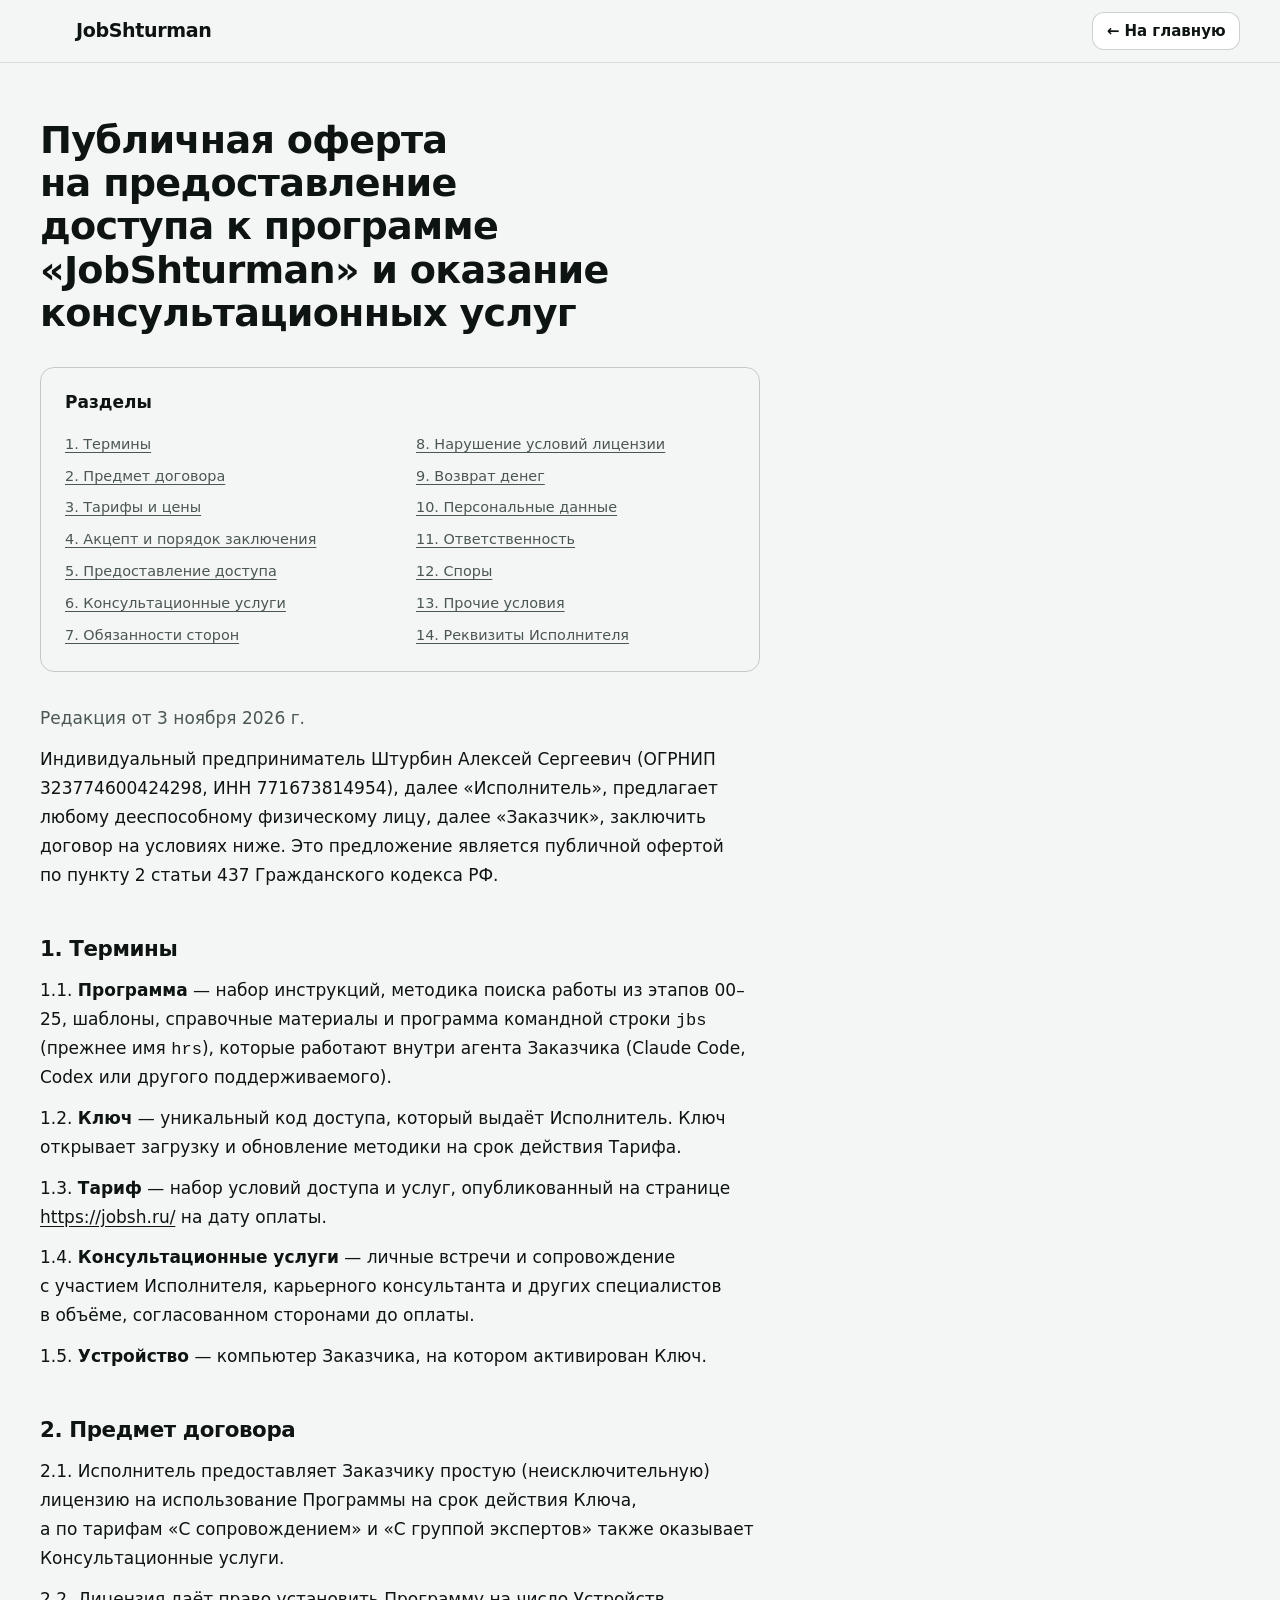
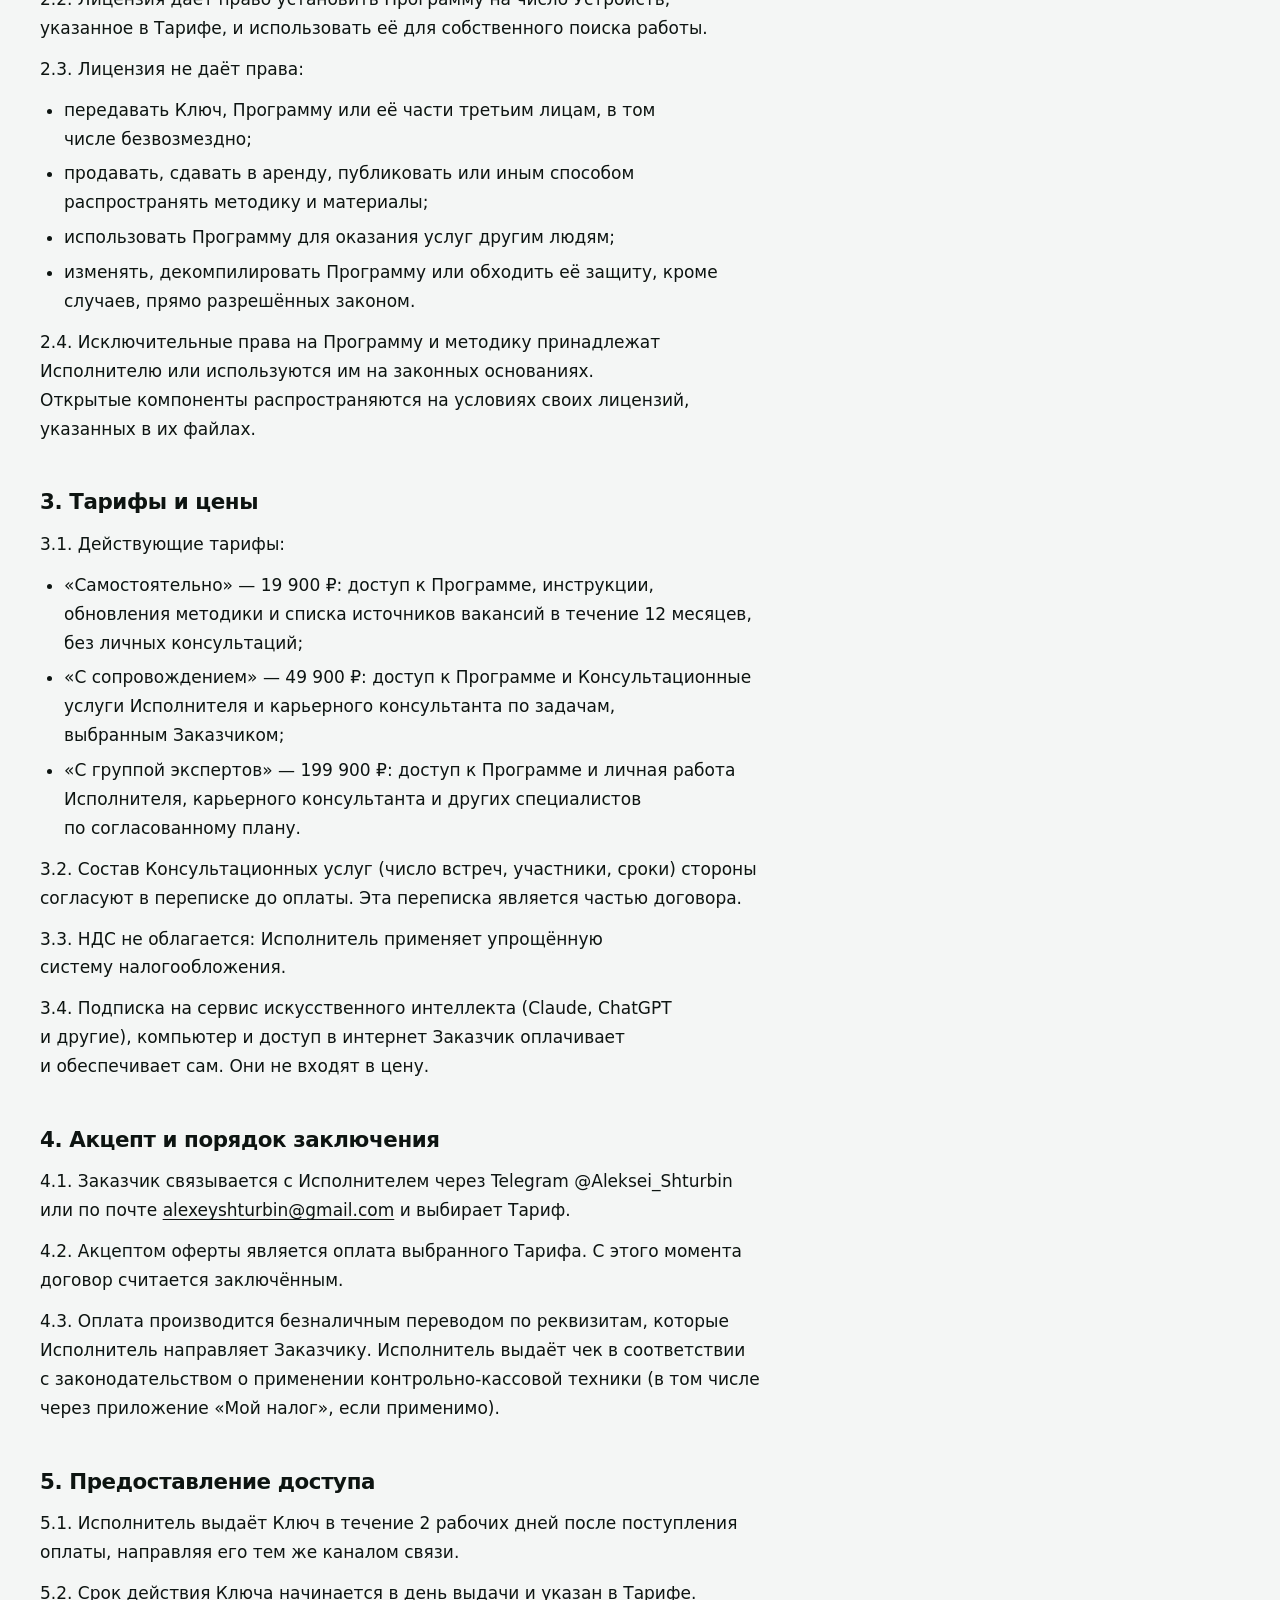
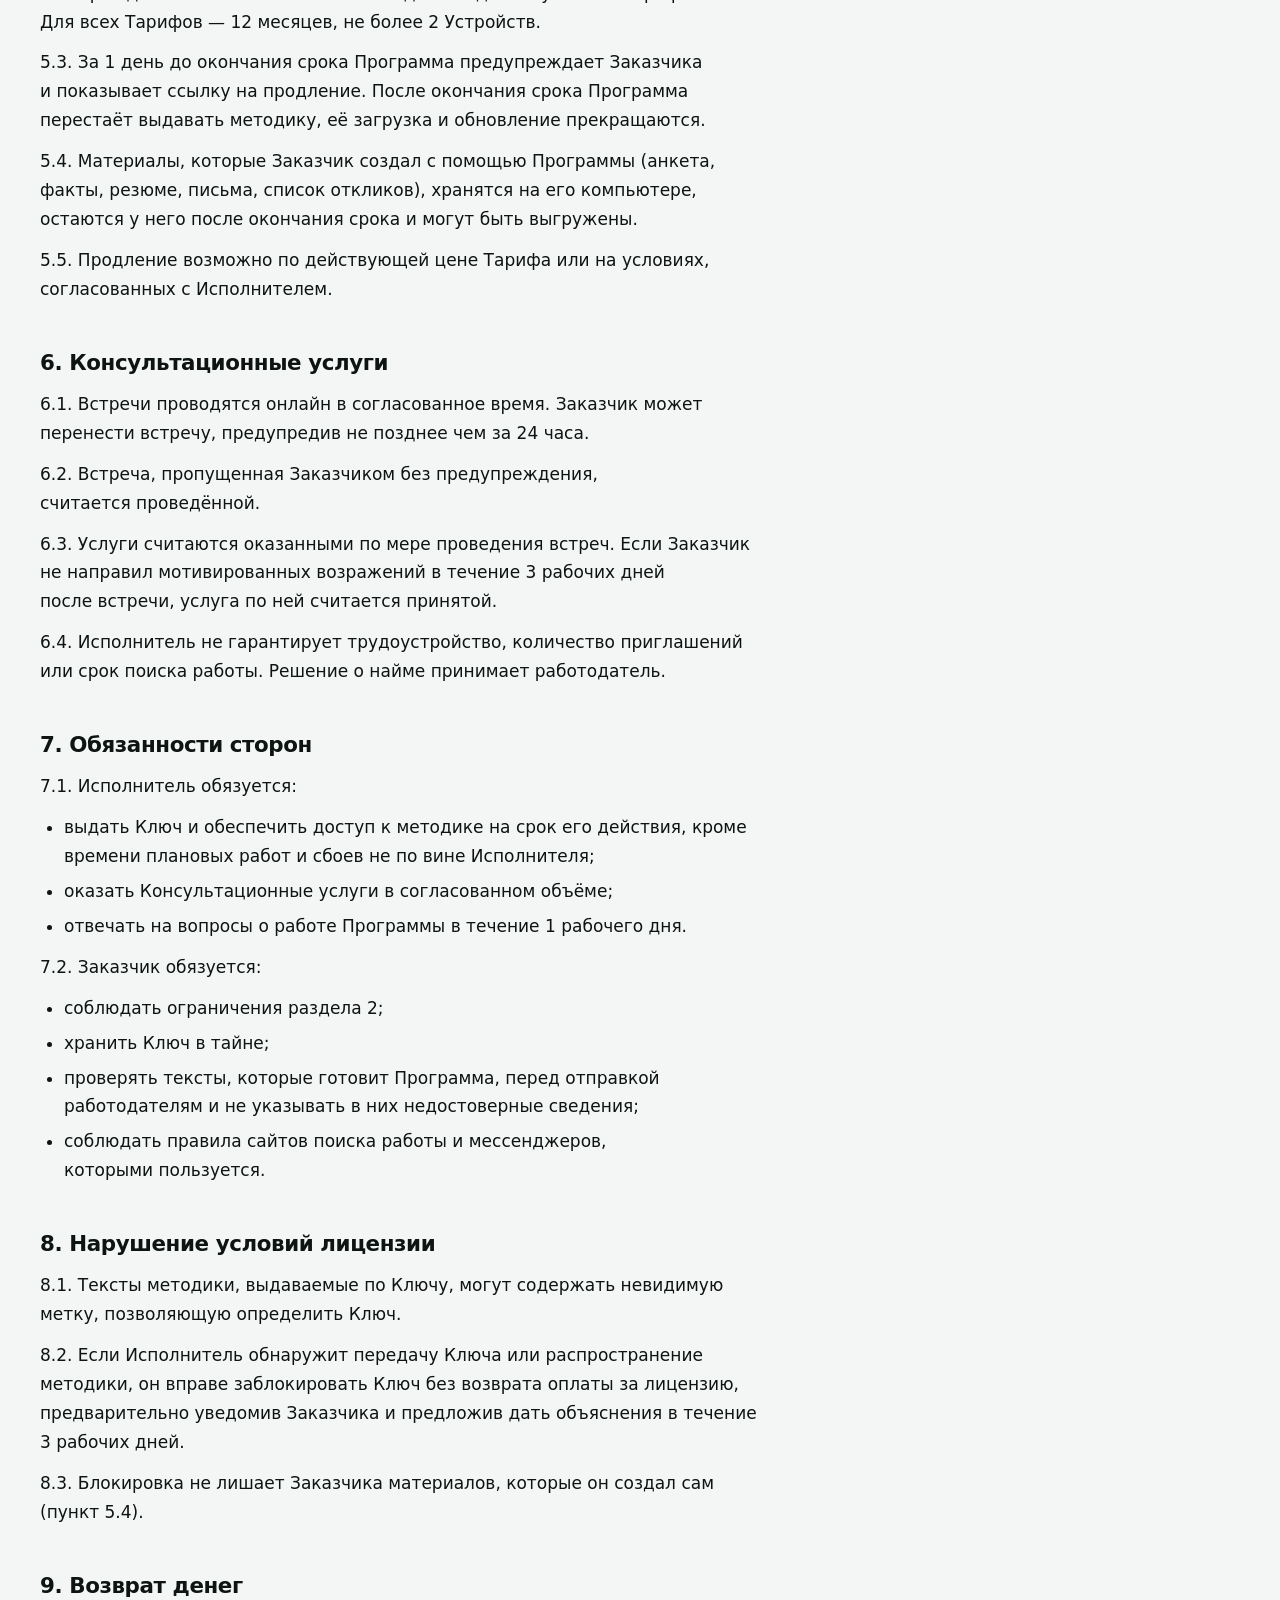
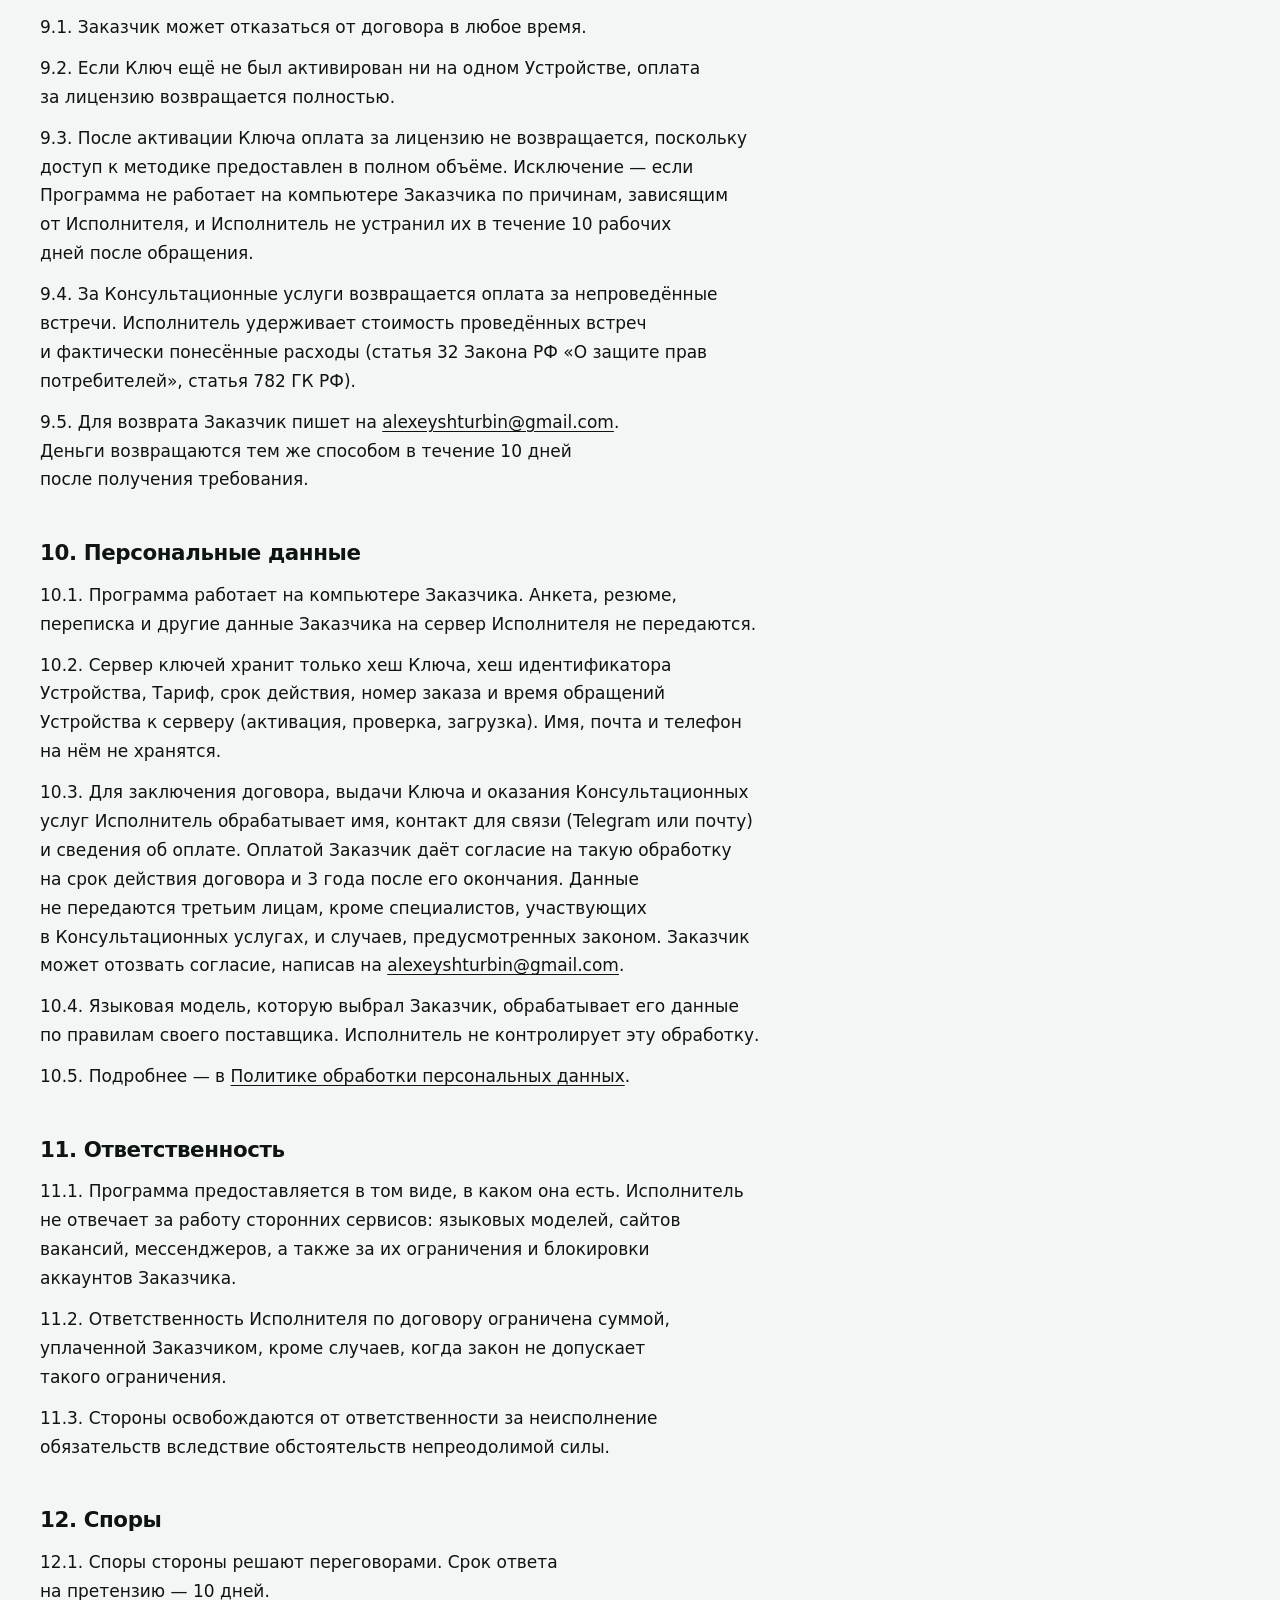
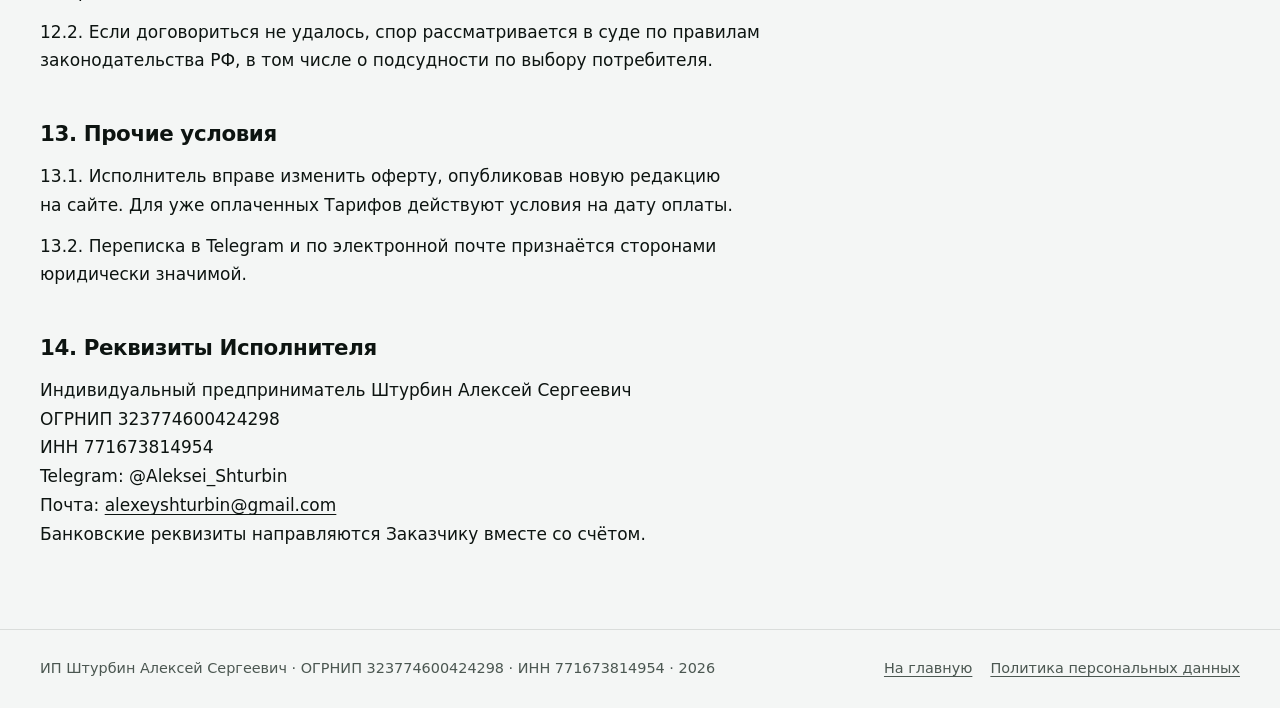
==== commit 20765501: "Рантайм JobShturman: снимок кода (исходник f2484c2) Открытый код: установщик, jbs/hrs, сборщик, лока" ====
--- a/landing/oferta/index.html
+++ b/landing/oferta/index.html
@@ -6,19 +6,19 @@
     <meta name="color-scheme" content="light dark">
     <title>Публичная оферта — JobShturman</title>
     <meta name="description" content="Публичная оферта ИП Штурбина А. С. на предоставление доступа к программе «JobShturman» и оказание консультационных услуг.">
-    <link rel="canonical" href="https://tools.owai.ru/jobshturman/oferta/">
+    <link rel="canonical" href="https://jobsh.ru/oferta/">
     <meta property="og:type" content="website">
     <meta property="og:locale" content="ru_RU">
     <meta property="og:site_name" content="JobShturman">
     <meta property="og:title" content="Публичная оферта — JobShturman">
     <meta property="og:description" content="Публичная оферта ИП Штурбина А. С. на предоставление доступа к программе «JobShturman» и оказание консультационных услуг.">
-    <meta property="og:url" content="https://tools.owai.ru/jobshturman/oferta/">
-    <meta property="og:image" content="https://tools.owai.ru/jobshturman/og.png">
+    <meta property="og:url" content="https://jobsh.ru/oferta/">
+    <meta property="og:image" content="https://jobsh.ru/og.png">
     <meta property="og:image:width" content="1200">
     <meta property="og:image:height" content="630">
     <meta property="og:image:alt" content="JobShturman: откликов в разы больше, а рутину берёт агент">
     <meta name="twitter:card" content="summary_large_image">
-    <meta name="twitter:image" content="https://tools.owai.ru/jobshturman/og.png">
+    <meta name="twitter:image" content="https://jobsh.ru/og.png">
     <link rel="stylesheet" href="../tokens.css">
     <link rel="stylesheet" href="../styles.css">
     <link rel="icon" href="../favicon.svg" type="image/svg+xml">
@@ -51,12 +51,12 @@
             <li><a href="#s14">14. Реквизиты Исполнителя</a></li>
           </ol>
         </nav>
-        <p class="edition">Редакция от 14 октября 2026 г.</p>
+        <p class="edition">Редакция от 3 ноября 2026 г.</p>
         <p>Индивидуальный предприниматель Штурбин Алексей Сергеевич (ОГРНИП 323774600424298, ИНН 771673814954), далее «Исполнитель», предлагает любому дееспособному физическому лицу, далее «Заказчик», заключить договор на условиях ниже. Это предложение является публичной офертой по пункту 2 статьи 437 Гражданского кодекса РФ.</p>
         <h2 id="s1">1. Термины</h2>
         <p>1.1. <strong>Программа</strong> — набор инструкций, методика поиска работы из этапов 00–25, шаблоны, справочные материалы и программа командной строки <code>jbs</code> (прежнее имя <code>hrs</code>), которые работают внутри агента Заказчика (Claude Code, Codex или другого поддерживаемого).</p>
         <p>1.2. <strong>Ключ</strong> — уникальный код доступа, который выдаёт Исполнитель. Ключ открывает загрузку и обновление методики на срок действия Тарифа.</p>
-        <p>1.3. <strong>Тариф</strong> — набор условий доступа и услуг, опубликованный на странице <a href="https://tools.owai.ru/jobshturman/">https://tools.owai.ru/jobshturman/</a> на дату оплаты.</p>
+        <p>1.3. <strong>Тариф</strong> — набор условий доступа и услуг, опубликованный на странице <a href="https://jobsh.ru/">https://jobsh.ru/</a> на дату оплаты.</p>
         <p>1.4. <strong>Консультационные услуги</strong> — личные встречи и сопровождение с участием Исполнителя, карьерного консультанта и других специалистов в объёме, согласованном сторонами до оплаты.</p>
         <p>1.5. <strong>Устройство</strong> — компьютер Заказчика, на котором активирован Ключ.</p>
         <h2 id="s2">2. Предмет договора</h2>
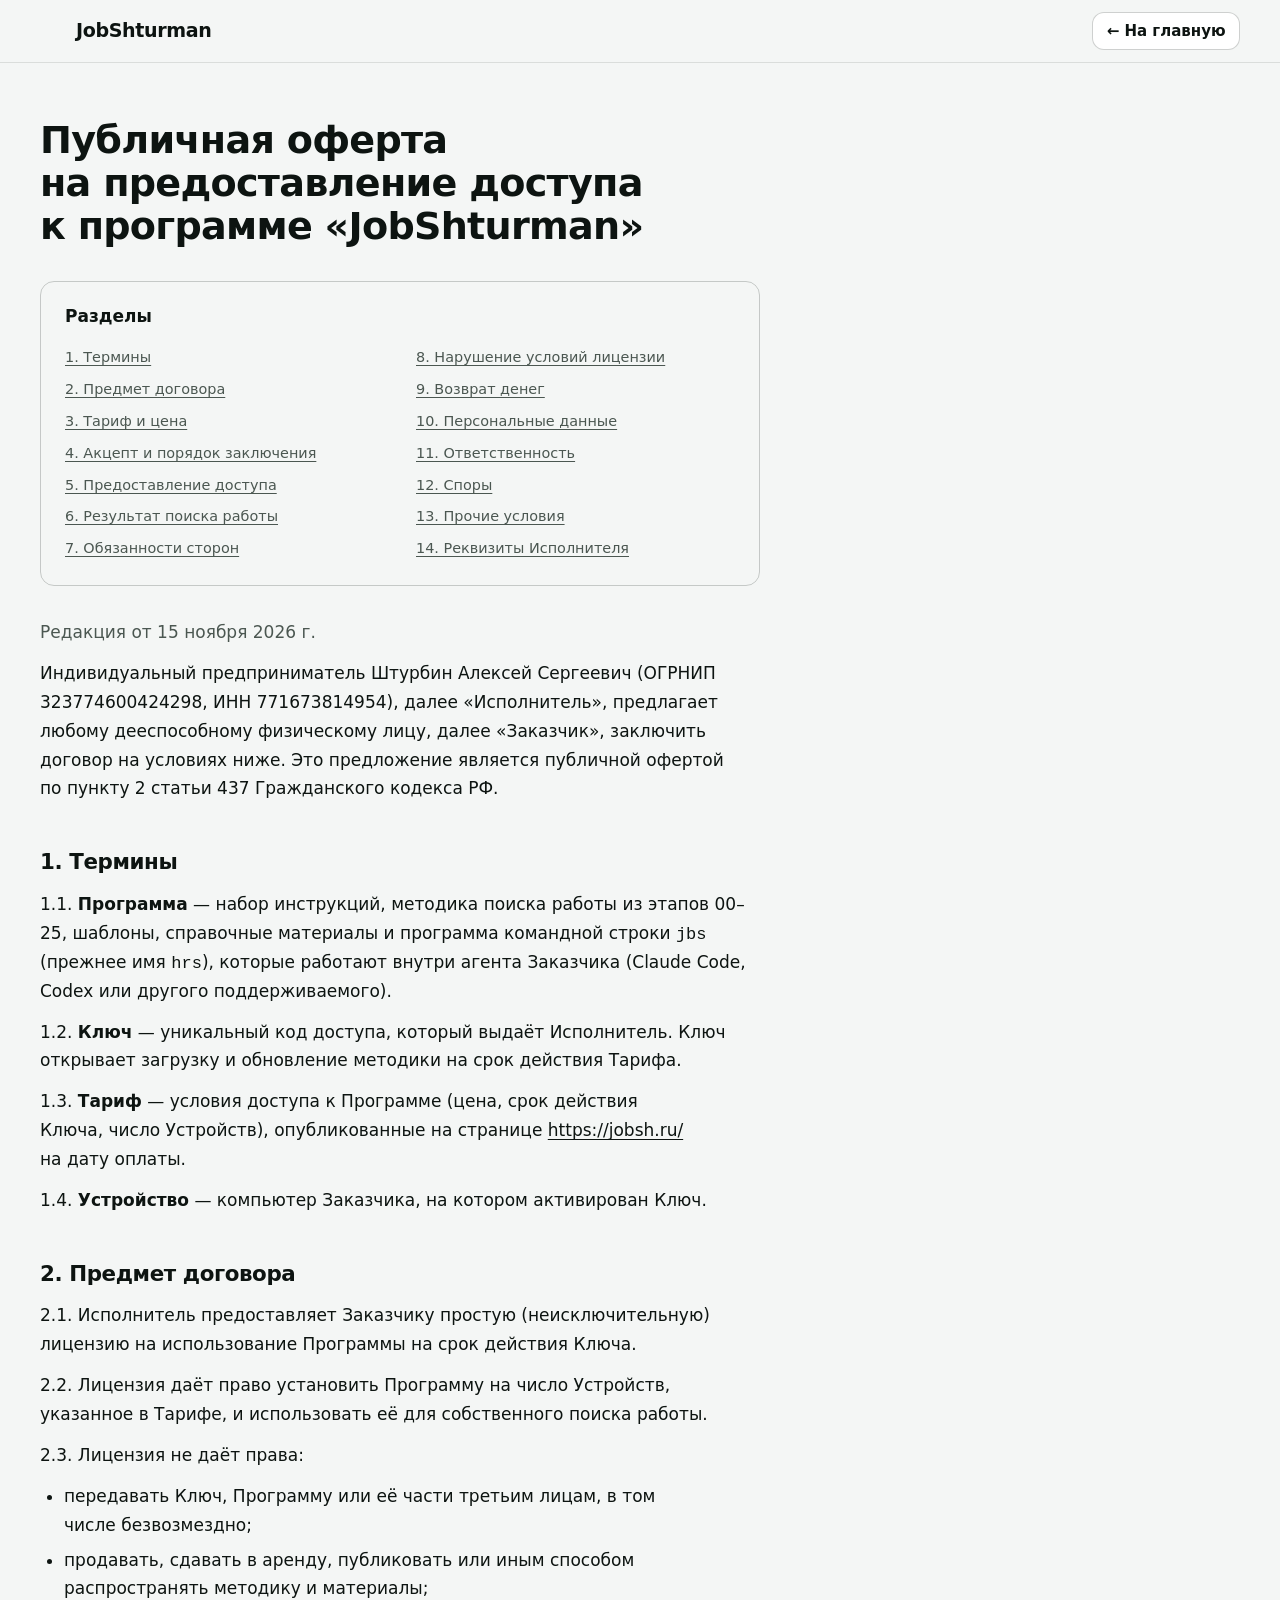
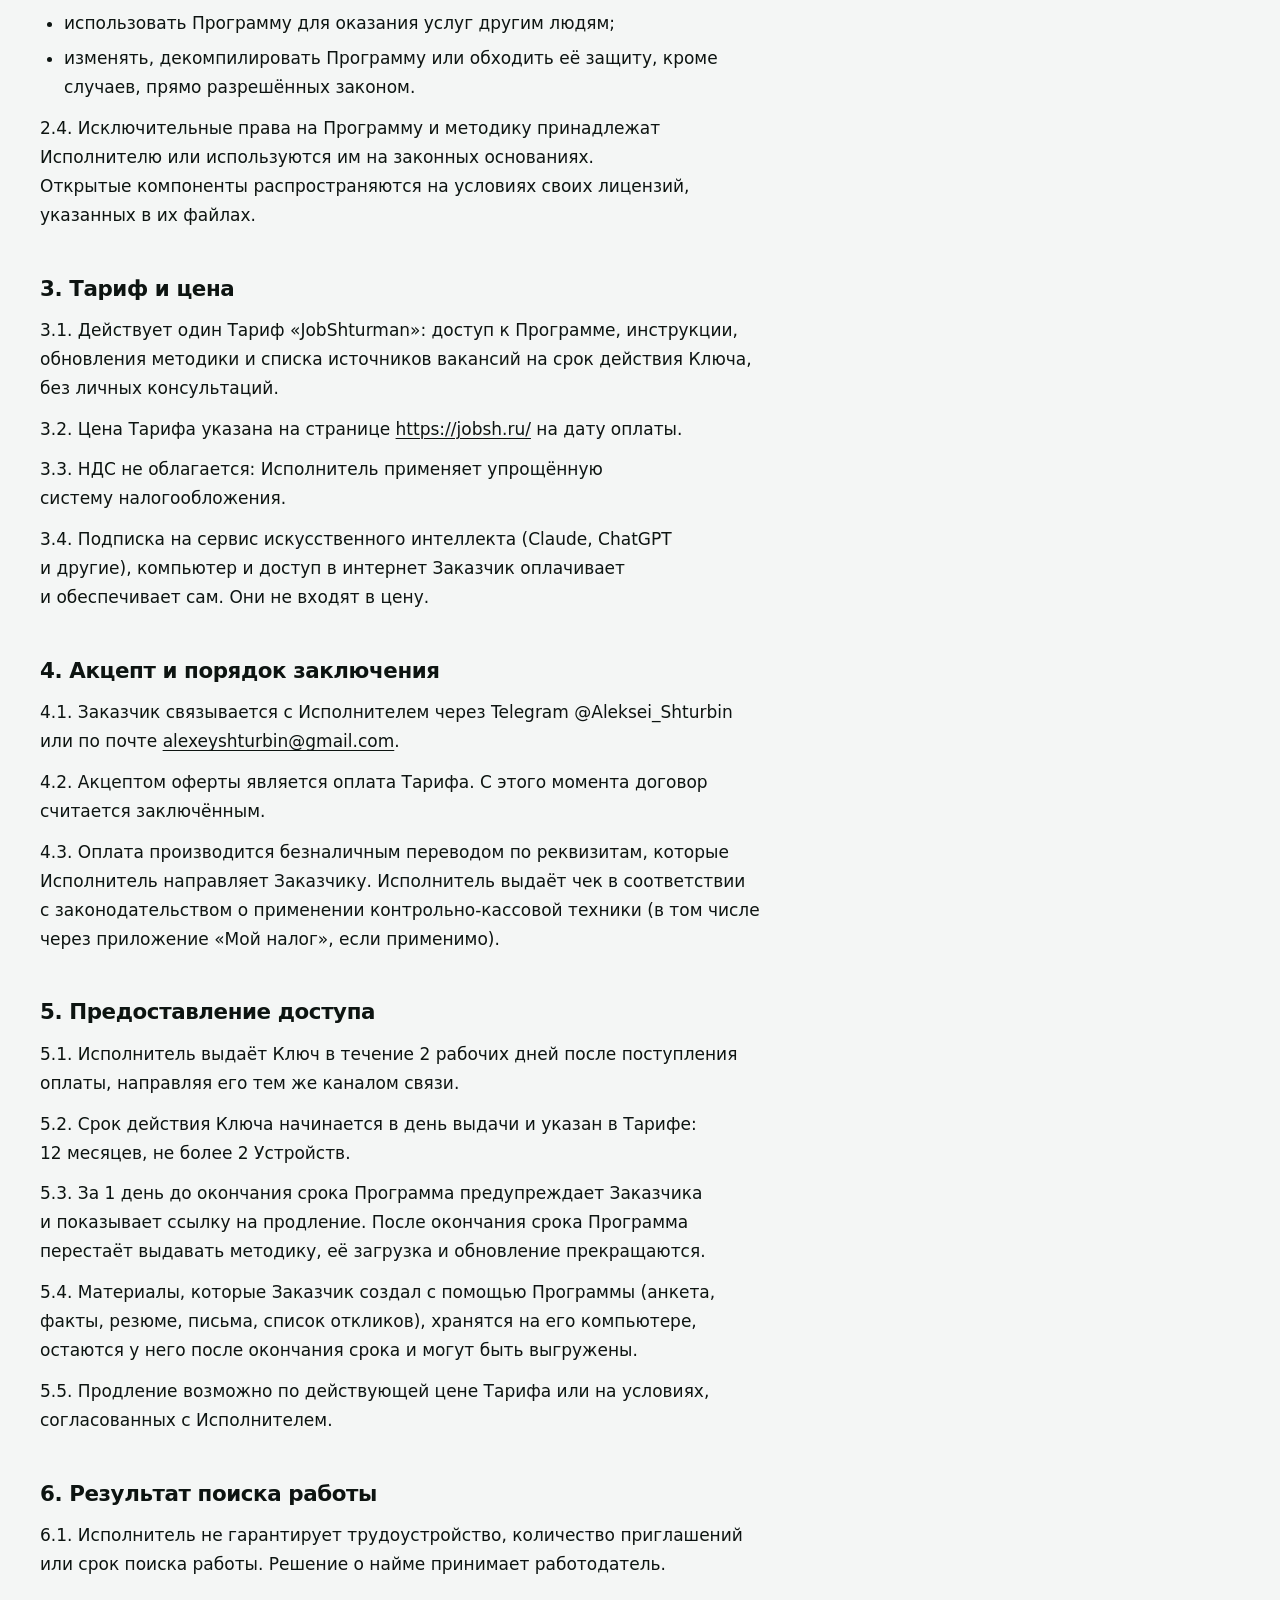
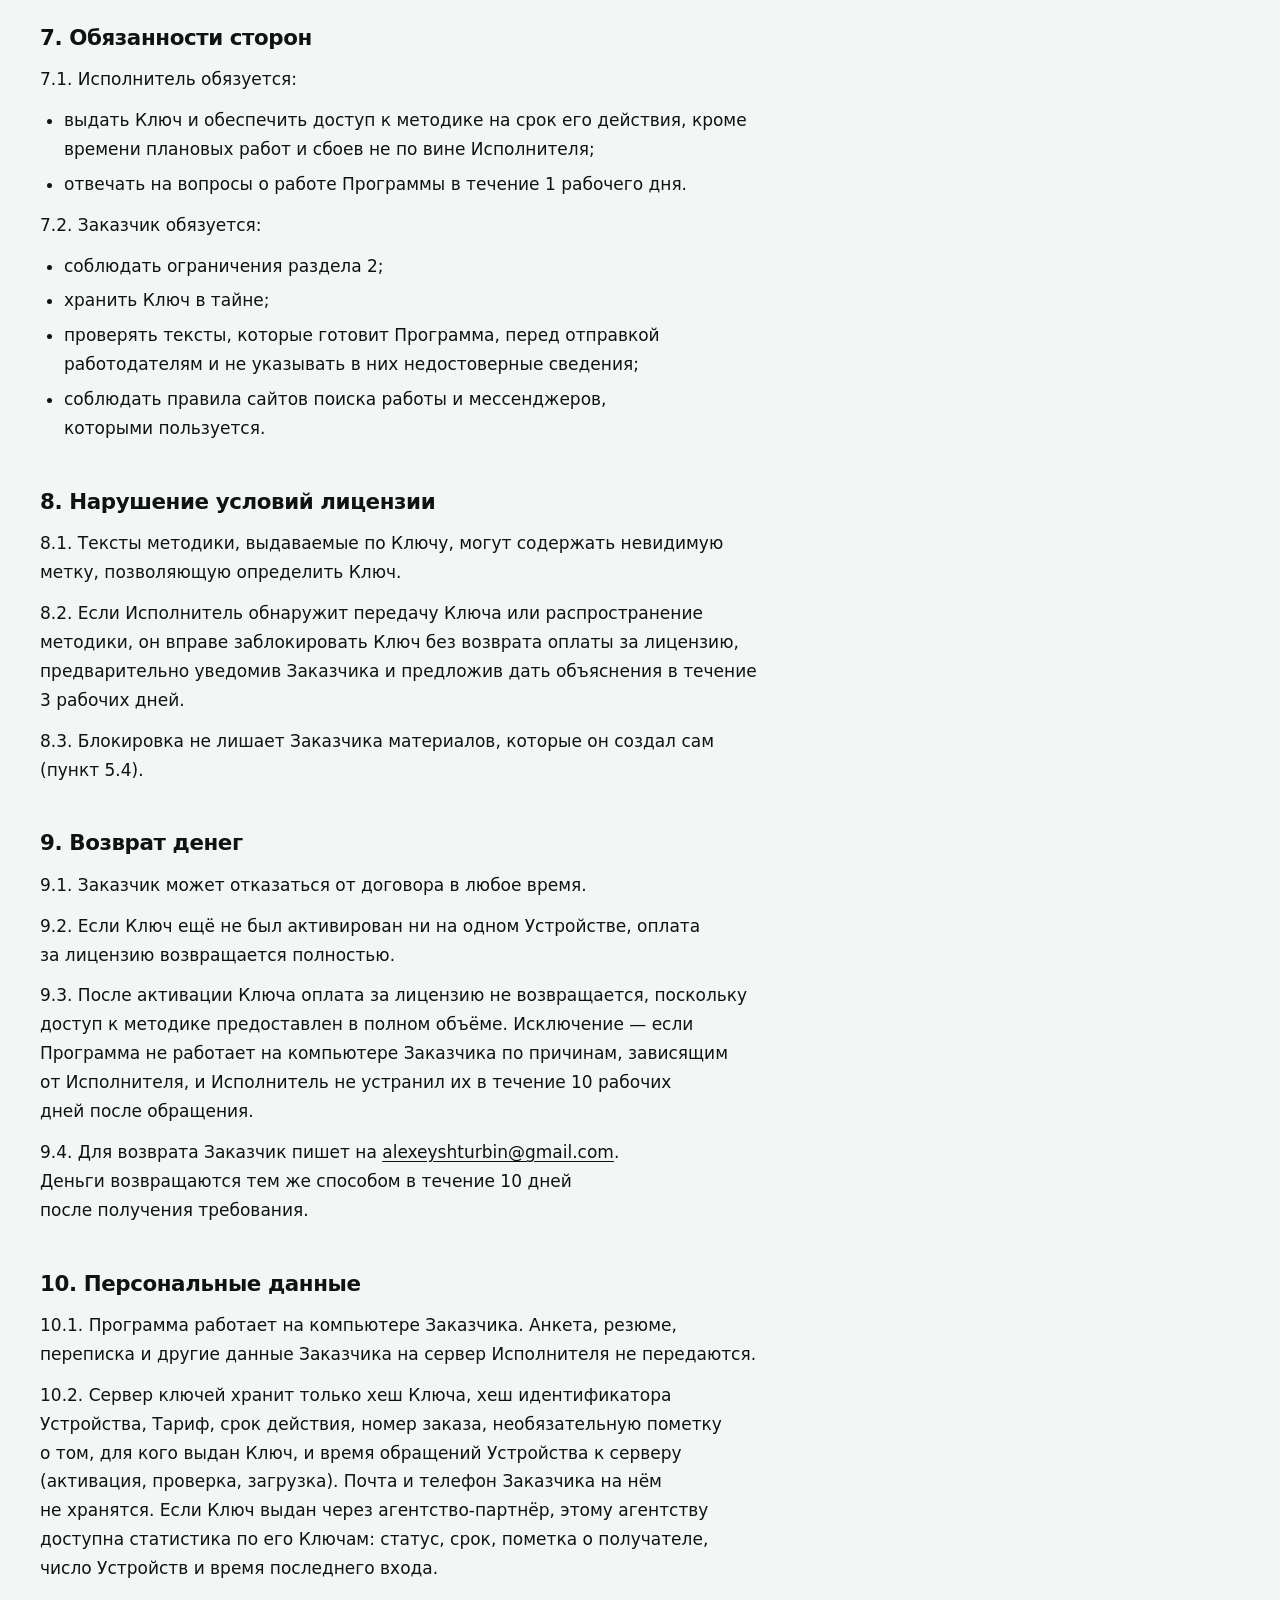
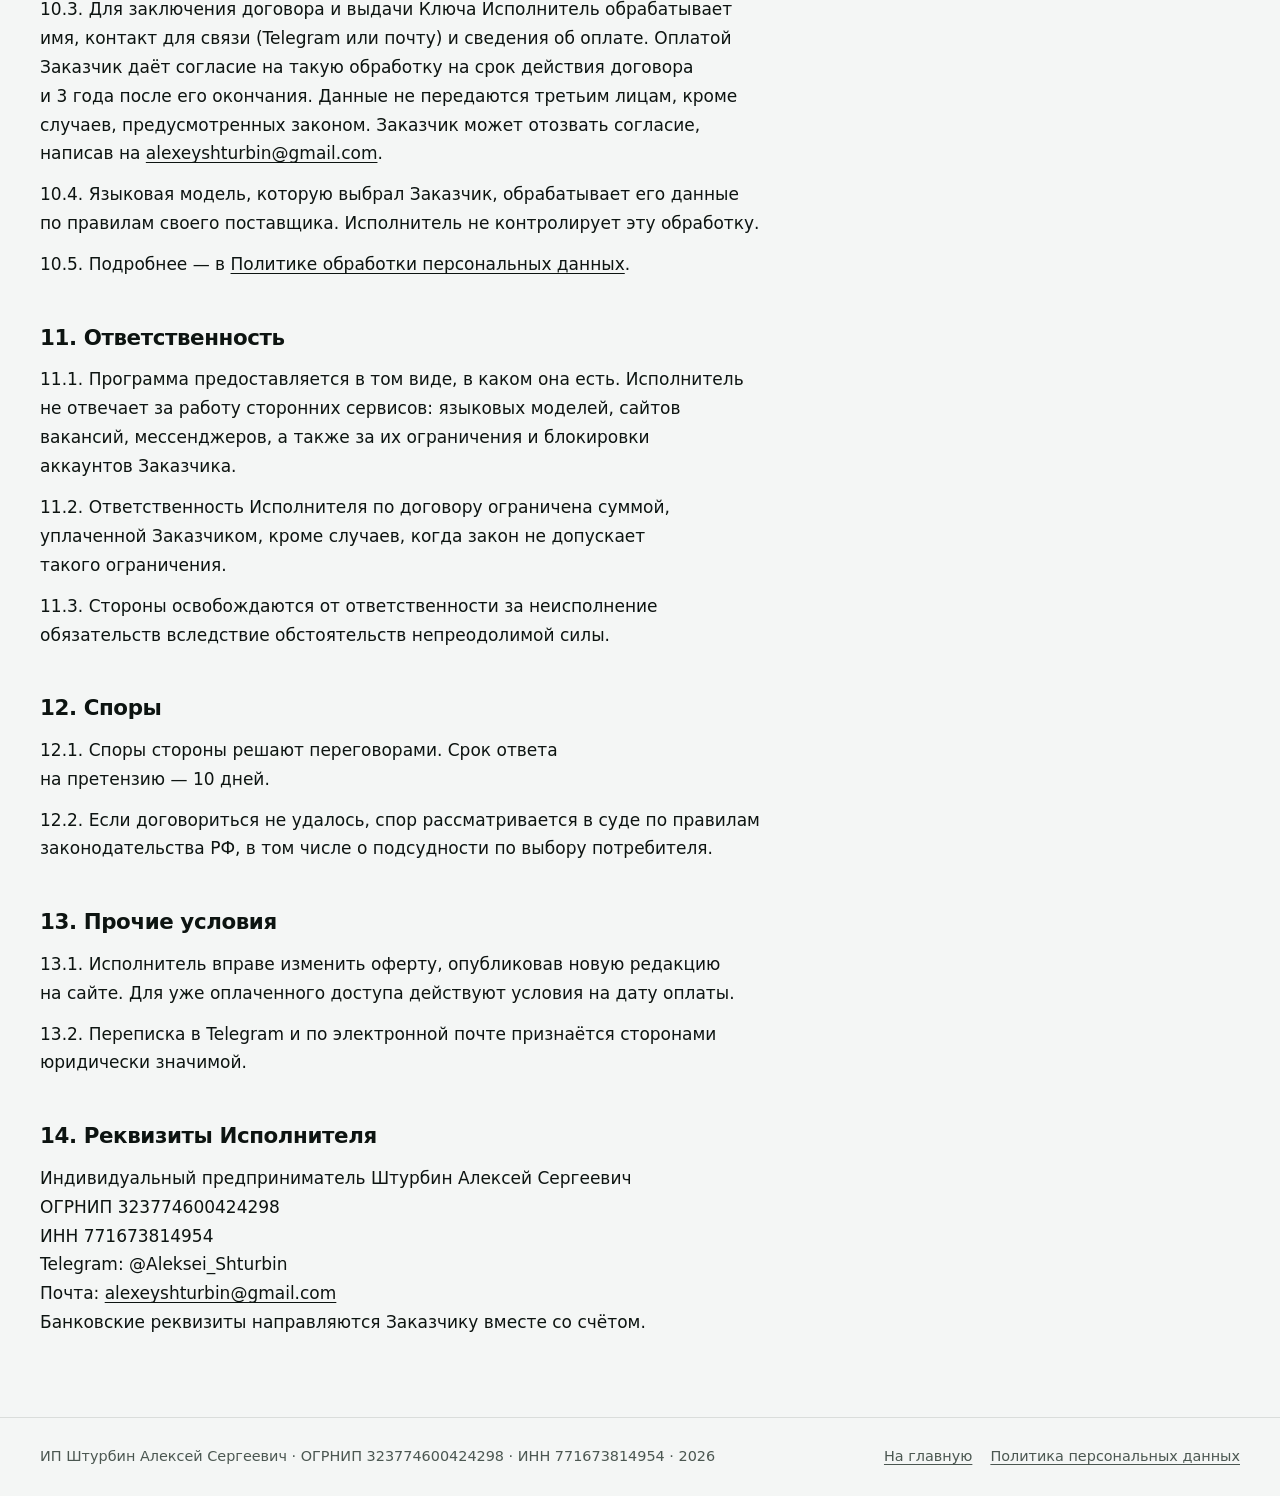
==== commit c0e29dc0: "Рантайм JobShturman: снимок кода (исходник 40ae718) Открытый код: установщик, jbs/hrs, сборщик, лока" ====
--- a/landing/oferta/index.html
+++ b/landing/oferta/index.html
@@ -5,13 +5,13 @@
     <meta name="viewport" content="width=device-width, initial-scale=1">
     <meta name="color-scheme" content="light dark">
     <title>Публичная оферта — JobShturman</title>
-    <meta name="description" content="Публичная оферта ИП Штурбина А. С. на предоставление доступа к программе «JobShturman» и оказание консультационных услуг.">
+    <meta name="description" content="Публичная оферта ИП Штурбина А. С. на предоставление доступа к программе «JobShturman».">
     <link rel="canonical" href="https://jobsh.ru/oferta/">
     <meta property="og:type" content="website">
     <meta property="og:locale" content="ru_RU">
     <meta property="og:site_name" content="JobShturman">
     <meta property="og:title" content="Публичная оферта — JobShturman">
-    <meta property="og:description" content="Публичная оферта ИП Штурбина А. С. на предоставление доступа к программе «JobShturman» и оказание консультационных услуг.">
+    <meta property="og:description" content="Публичная оферта ИП Штурбина А. С. на предоставление доступа к программе «JobShturman».">
     <meta property="og:url" content="https://jobsh.ru/oferta/">
     <meta property="og:image" content="https://jobsh.ru/og.png">
     <meta property="og:image:width" content="1200">
@@ -31,16 +31,16 @@
     </header>
     <main id="main" tabindex="-1" class="doc">
       <article class="doc-body">
-        <h1>Публичная оферта на предоставление доступа к программе «JobShturman» и оказание консультационных услуг</h1>
+        <h1>Публичная оферта на предоставление доступа к программе «JobShturman»</h1>
         <nav class="doc-toc" aria-label="Разделы оферты">
           <p>Разделы</p>
           <ol>
             <li><a href="#s1">1. Термины</a></li>
             <li><a href="#s2">2. Предмет договора</a></li>
-            <li><a href="#s3">3. Тарифы и цены</a></li>
+            <li><a href="#s3">3. Тариф и цена</a></li>
             <li><a href="#s4">4. Акцепт и порядок заключения</a></li>
             <li><a href="#s5">5. Предоставление доступа</a></li>
-            <li><a href="#s6">6. Консультационные услуги</a></li>
+            <li><a href="#s6">6. Результат поиска работы</a></li>
             <li><a href="#s7">7. Обязанности сторон</a></li>
             <li><a href="#s8">8. Нарушение условий лицензии</a></li>
             <li><a href="#s9">9. Возврат денег</a></li>
@@ -51,16 +51,15 @@
             <li><a href="#s14">14. Реквизиты Исполнителя</a></li>
           </ol>
         </nav>
-        <p class="edition">Редакция от 3 ноября 2026 г.</p>
+        <p class="edition">Редакция от 15 ноября 2026 г.</p>
         <p>Индивидуальный предприниматель Штурбин Алексей Сергеевич (ОГРНИП 323774600424298, ИНН 771673814954), далее «Исполнитель», предлагает любому дееспособному физическому лицу, далее «Заказчик», заключить договор на условиях ниже. Это предложение является публичной офертой по пункту 2 статьи 437 Гражданского кодекса РФ.</p>
         <h2 id="s1">1. Термины</h2>
         <p>1.1. <strong>Программа</strong> — набор инструкций, методика поиска работы из этапов 00–25, шаблоны, справочные материалы и программа командной строки <code>jbs</code> (прежнее имя <code>hrs</code>), которые работают внутри агента Заказчика (Claude Code, Codex или другого поддерживаемого).</p>
         <p>1.2. <strong>Ключ</strong> — уникальный код доступа, который выдаёт Исполнитель. Ключ открывает загрузку и обновление методики на срок действия Тарифа.</p>
-        <p>1.3. <strong>Тариф</strong> — набор условий доступа и услуг, опубликованный на странице <a href="https://jobsh.ru/">https://jobsh.ru/</a> на дату оплаты.</p>
-        <p>1.4. <strong>Консультационные услуги</strong> — личные встречи и сопровождение с участием Исполнителя, карьерного консультанта и других специалистов в объёме, согласованном сторонами до оплаты.</p>
-        <p>1.5. <strong>Устройство</strong> — компьютер Заказчика, на котором активирован Ключ.</p>
+        <p>1.3. <strong>Тариф</strong> — условия доступа к Программе (цена, срок действия Ключа, число Устройств), опубликованные на странице <a href="https://jobsh.ru/">https://jobsh.ru/</a> на дату оплаты.</p>
+        <p>1.4. <strong>Устройство</strong> — компьютер Заказчика, на котором активирован Ключ.</p>
         <h2 id="s2">2. Предмет договора</h2>
-        <p>2.1. Исполнитель предоставляет Заказчику простую (неисключительную) лицензию на использование Программы на срок действия Ключа, а по тарифам «С сопровождением» и «С группой экспертов» также оказывает Консультационные услуги.</p>
+        <p>2.1. Исполнитель предоставляет Заказчику простую (неисключительную) лицензию на использование Программы на срок действия Ключа.</p>
         <p>2.2. Лицензия даёт право установить Программу на число Устройств, указанное в Тарифе, и использовать её для собственного поиска работы.</p>
         <p>2.3. Лицензия не даёт права:</p>
         <ul>
@@ -70,36 +69,27 @@
 <li>изменять, декомпилировать Программу или обходить её защиту, кроме случаев, прямо разрешённых законом.</li>
 </ul>
         <p>2.4. Исключительные права на Программу и методику принадлежат Исполнителю или используются им на законных основаниях. Открытые компоненты распространяются на условиях своих лицензий, указанных в их файлах.</p>
-        <h2 id="s3">3. Тарифы и цены</h2>
-        <p>3.1. Действующие тарифы:</p>
-        <ul>
-<li>«Самостоятельно» — 19 900 ₽: доступ к Программе, инструкции, обновления методики и списка источников вакансий в течение 12 месяцев, без личных консультаций;</li>
-<li>«С сопровождением» — 49 900 ₽: доступ к Программе и Консультационные услуги Исполнителя и карьерного консультанта по задачам, выбранным Заказчиком;</li>
-<li>«С группой экспертов» — 199 900 ₽: доступ к Программе и личная работа Исполнителя, карьерного консультанта и других специалистов по согласованному плану.</li>
-</ul>
-        <p>3.2. Состав Консультационных услуг (число встреч, участники, сроки) стороны согласуют в переписке до оплаты. Эта переписка является частью договора.</p>
+        <h2 id="s3">3. Тариф и цена</h2>
+        <p>3.1. Действует один Тариф «JobShturman»: доступ к Программе, инструкции, обновления методики и списка источников вакансий на срок действия Ключа, без личных консультаций.</p>
+        <p>3.2. Цена Тарифа указана на странице <a href="https://jobsh.ru/">https://jobsh.ru/</a> на дату оплаты.</p>
         <p>3.3. НДС не облагается: Исполнитель применяет упрощённую систему налогообложения.</p>
         <p>3.4. Подписка на сервис искусственного интеллекта (Claude, ChatGPT и другие), компьютер и доступ в интернет Заказчик оплачивает и обеспечивает сам. Они не входят в цену.</p>
         <h2 id="s4">4. Акцепт и порядок заключения</h2>
-        <p>4.1. Заказчик связывается с Исполнителем через Telegram @Aleksei_Shturbin или по почте <a href="mailto:alexeyshturbin@gmail.com">alexeyshturbin@gmail.com</a> и выбирает Тариф.</p>
-        <p>4.2. Акцептом оферты является оплата выбранного Тарифа. С этого момента договор считается заключённым.</p>
+        <p>4.1. Заказчик связывается с Исполнителем через Telegram @Aleksei_Shturbin или по почте <a href="mailto:alexeyshturbin@gmail.com">alexeyshturbin@gmail.com</a>.</p>
+        <p>4.2. Акцептом оферты является оплата Тарифа. С этого момента договор считается заключённым.</p>
         <p>4.3. Оплата производится безналичным переводом по реквизитам, которые Исполнитель направляет Заказчику. Исполнитель выдаёт чек в соответствии с законодательством о применении контрольно-кассовой техники (в том числе через приложение «Мой налог», если применимо).</p>
         <h2 id="s5">5. Предоставление доступа</h2>
         <p>5.1. Исполнитель выдаёт Ключ в течение 2 рабочих дней после поступления оплаты, направляя его тем же каналом связи.</p>
-        <p>5.2. Срок действия Ключа начинается в день выдачи и указан в Тарифе. Для всех Тарифов — 12 месяцев, не более 2 Устройств.</p>
+        <p>5.2. Срок действия Ключа начинается в день выдачи и указан в Тарифе: 12 месяцев, не более 2 Устройств.</p>
         <p>5.3. За 1 день до окончания срока Программа предупреждает Заказчика и показывает ссылку на продление. После окончания срока Программа перестаёт выдавать методику, её загрузка и обновление прекращаются.</p>
         <p>5.4. Материалы, которые Заказчик создал с помощью Программы (анкета, факты, резюме, письма, список откликов), хранятся на его компьютере, остаются у него после окончания срока и могут быть выгружены.</p>
         <p>5.5. Продление возможно по действующей цене Тарифа или на условиях, согласованных с Исполнителем.</p>
-        <h2 id="s6">6. Консультационные услуги</h2>
-        <p>6.1. Встречи проводятся онлайн в согласованное время. Заказчик может перенести встречу, предупредив не позднее чем за 24 часа.</p>
-        <p>6.2. Встреча, пропущенная Заказчиком без предупреждения, считается проведённой.</p>
-        <p>6.3. Услуги считаются оказанными по мере проведения встреч. Если Заказчик не направил мотивированных возражений в течение 3 рабочих дней после встречи, услуга по ней считается принятой.</p>
-        <p>6.4. Исполнитель не гарантирует трудоустройство, количество приглашений или срок поиска работы. Решение о найме принимает работодатель.</p>
+        <h2 id="s6">6. Результат поиска работы</h2>
+        <p>6.1. Исполнитель не гарантирует трудоустройство, количество приглашений или срок поиска работы. Решение о найме принимает работодатель.</p>
         <h2 id="s7">7. Обязанности сторон</h2>
         <p>7.1. Исполнитель обязуется:</p>
         <ul>
 <li>выдать Ключ и обеспечить доступ к методике на срок его действия, кроме времени плановых работ и сбоев не по вине Исполнителя;</li>
-<li>оказать Консультационные услуги в согласованном объёме;</li>
 <li>отвечать на вопросы о работе Программы в течение 1 рабочего дня.</li>
 </ul>
         <p>7.2. Заказчик обязуется:</p>
@@ -117,12 +107,11 @@
         <p>9.1. Заказчик может отказаться от договора в любое время.</p>
         <p>9.2. Если Ключ ещё не был активирован ни на одном Устройстве, оплата за лицензию возвращается полностью.</p>
         <p>9.3. После активации Ключа оплата за лицензию не возвращается, поскольку доступ к методике предоставлен в полном объёме. Исключение — если Программа не работает на компьютере Заказчика по причинам, зависящим от Исполнителя, и Исполнитель не устранил их в течение 10 рабочих дней после обращения.</p>
-        <p>9.4. За Консультационные услуги возвращается оплата за непроведённые встречи. Исполнитель удерживает стоимость проведённых встреч и фактически понесённые расходы (статья 32 Закона РФ «О защите прав потребителей», статья 782 ГК РФ).</p>
-        <p>9.5. Для возврата Заказчик пишет на <a href="mailto:alexeyshturbin@gmail.com">alexeyshturbin@gmail.com</a>. Деньги возвращаются тем же способом в течение 10 дней после получения требования.</p>
+        <p>9.4. Для возврата Заказчик пишет на <a href="mailto:alexeyshturbin@gmail.com">alexeyshturbin@gmail.com</a>. Деньги возвращаются тем же способом в течение 10 дней после получения требования.</p>
         <h2 id="s10">10. Персональные данные</h2>
         <p>10.1. Программа работает на компьютере Заказчика. Анкета, резюме, переписка и другие данные Заказчика на сервер Исполнителя не передаются.</p>
-        <p>10.2. Сервер ключей хранит только хеш Ключа, хеш идентификатора Устройства, Тариф, срок действия, номер заказа и время обращений Устройства к серверу (активация, проверка, загрузка). Имя, почта и телефон на нём не хранятся.</p>
-        <p>10.3. Для заключения договора, выдачи Ключа и оказания Консультационных услуг Исполнитель обрабатывает имя, контакт для связи (Telegram или почту) и сведения об оплате. Оплатой Заказчик даёт согласие на такую обработку на срок действия договора и 3 года после его окончания. Данные не передаются третьим лицам, кроме специалистов, участвующих в Консультационных услугах, и случаев, предусмотренных законом. Заказчик может отозвать согласие, написав на <a href="mailto:alexeyshturbin@gmail.com">alexeyshturbin@gmail.com</a>.</p>
+        <p>10.2. Сервер ключей хранит только хеш Ключа, хеш идентификатора Устройства, Тариф, срок действия, номер заказа, необязательную пометку о том, для кого выдан Ключ, и время обращений Устройства к серверу (активация, проверка, загрузка). Почта и телефон Заказчика на нём не хранятся. Если Ключ выдан через агентство-партнёр, этому агентству доступна статистика по его Ключам: статус, срок, пометка о получателе, число Устройств и время последнего входа.</p>
+        <p>10.3. Для заключения договора и выдачи Ключа Исполнитель обрабатывает имя, контакт для связи (Telegram или почту) и сведения об оплате. Оплатой Заказчик даёт согласие на такую обработку на срок действия договора и 3 года после его окончания. Данные не передаются третьим лицам, кроме случаев, предусмотренных законом. Заказчик может отозвать согласие, написав на <a href="mailto:alexeyshturbin@gmail.com">alexeyshturbin@gmail.com</a>.</p>
         <p>10.4. Языковая модель, которую выбрал Заказчик, обрабатывает его данные по правилам своего поставщика. Исполнитель не контролирует эту обработку.</p>
         <p>10.5. Подробнее — в <a href="../privacy/">Политике обработки персональных данных</a>.</p>
         <h2 id="s11">11. Ответственность</h2>
@@ -133,7 +122,7 @@
         <p>12.1. Споры стороны решают переговорами. Срок ответа на претензию — 10 дней.</p>
         <p>12.2. Если договориться не удалось, спор рассматривается в суде по правилам законодательства РФ, в том числе о подсудности по выбору потребителя.</p>
         <h2 id="s13">13. Прочие условия</h2>
-        <p>13.1. Исполнитель вправе изменить оферту, опубликовав новую редакцию на сайте. Для уже оплаченных Тарифов действуют условия на дату оплаты.</p>
+        <p>13.1. Исполнитель вправе изменить оферту, опубликовав новую редакцию на сайте. Для уже оплаченного доступа действуют условия на дату оплаты.</p>
         <p>13.2. Переписка в Telegram и по электронной почте признаётся сторонами юридически значимой.</p>
         <h2 id="s14">14. Реквизиты Исполнителя</h2>
         <p>Индивидуальный предприниматель Штурбин Алексей Сергеевич<br>
--- a/landing/styles.css
+++ b/landing/styles.css
@@ -569,6 +569,8 @@
 .price { font-size: 2.5rem; font-weight: 800; letter-spacing: -0.03em; line-height: 1.1; font-variant-numeric: tabular-nums; }
 .plan ul { padding-inline-start: 1.1em; display: grid; gap: 8px; flex: 1; }
 .plan .button { margin-block-start: 6px; }
+.plans-single { grid-template-columns: minmax(0, 1.2fr) minmax(0, 1fr); align-items: start; }
+.plans-single .choose { margin-block-start: 0; }
 .plan.featured { border: 2px solid var(--agent-solid); box-shadow: 0 24px 50px -30px rgb(10 125 73 / 55%); }
 .badge { position: absolute; inset-block-start: -13px; inset-inline-start: 26px; font: 700 .75rem/1 var(--mono); text-transform: uppercase; letter-spacing: .06em; color: #fff; background: var(--agent-solid); padding: .55em .8em; border-radius: 999px; }
 .offer-note { font-size: .8125rem; color: var(--muted); }
